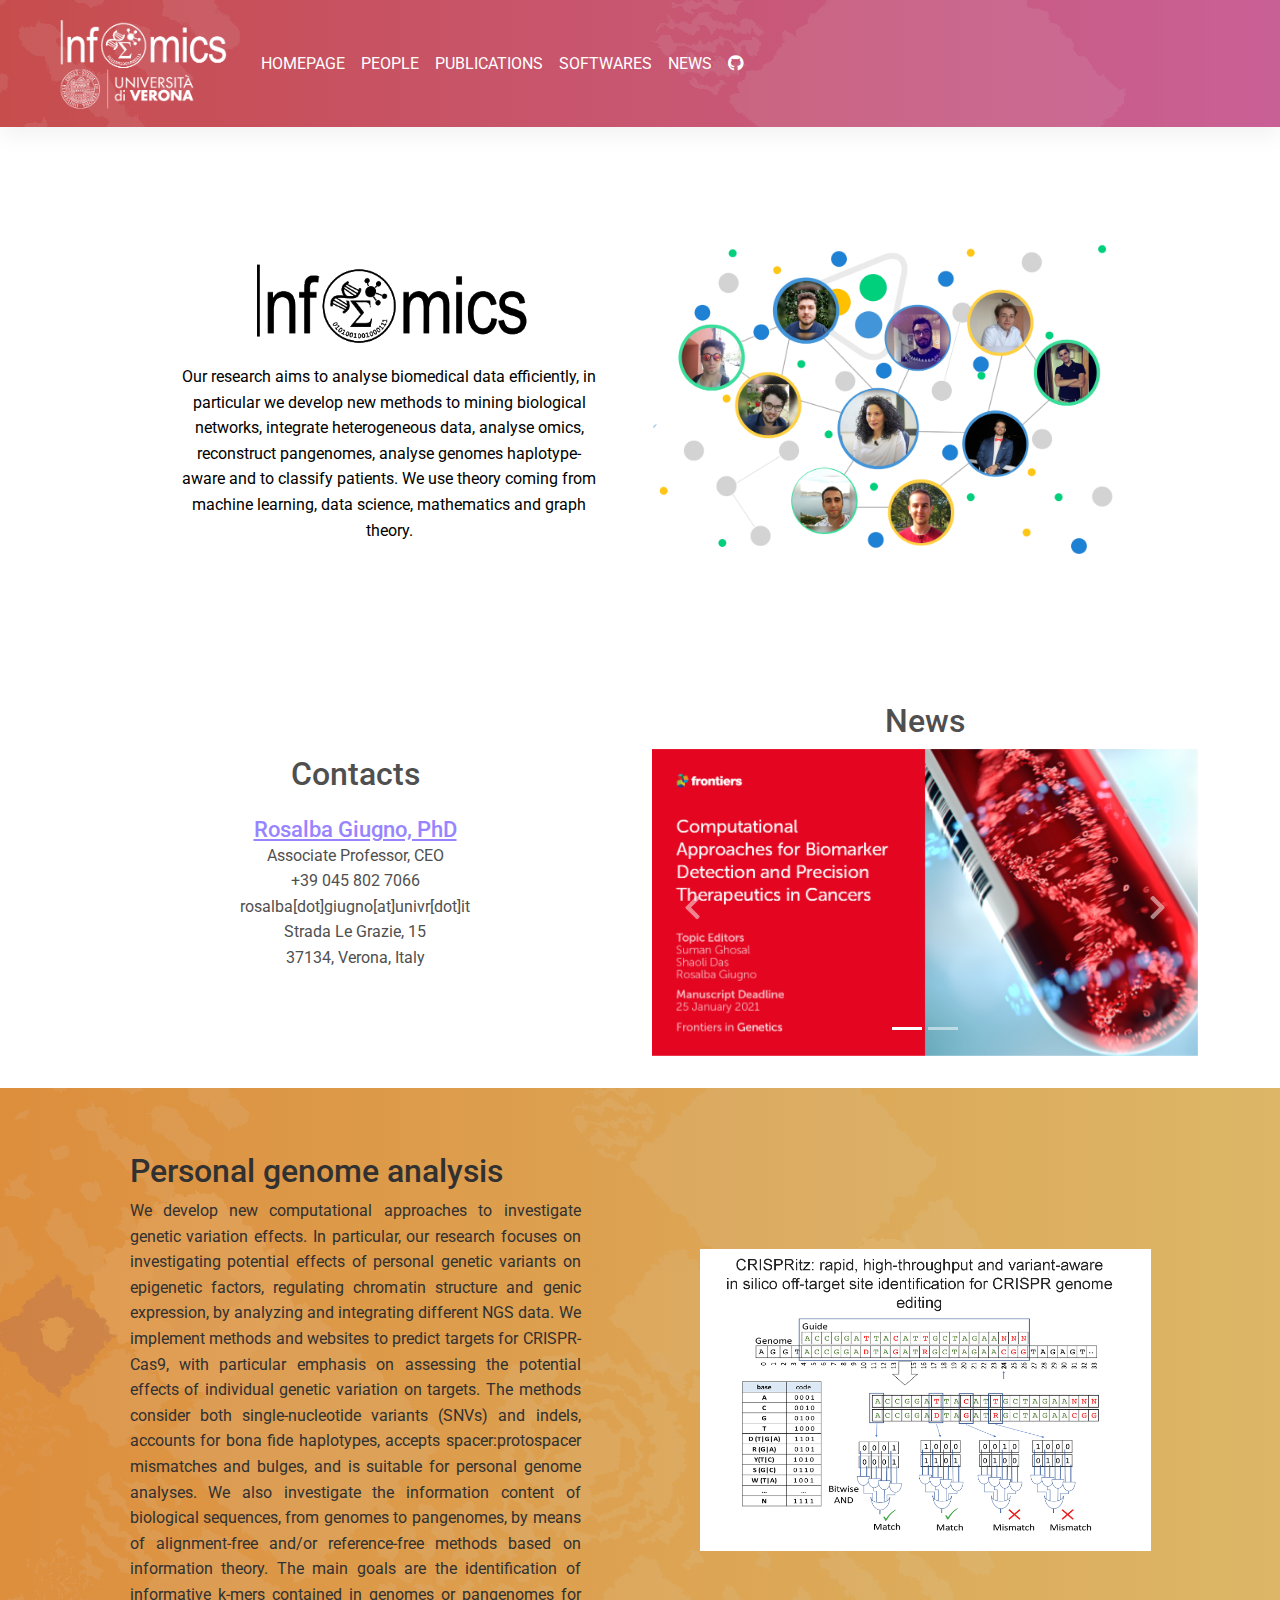
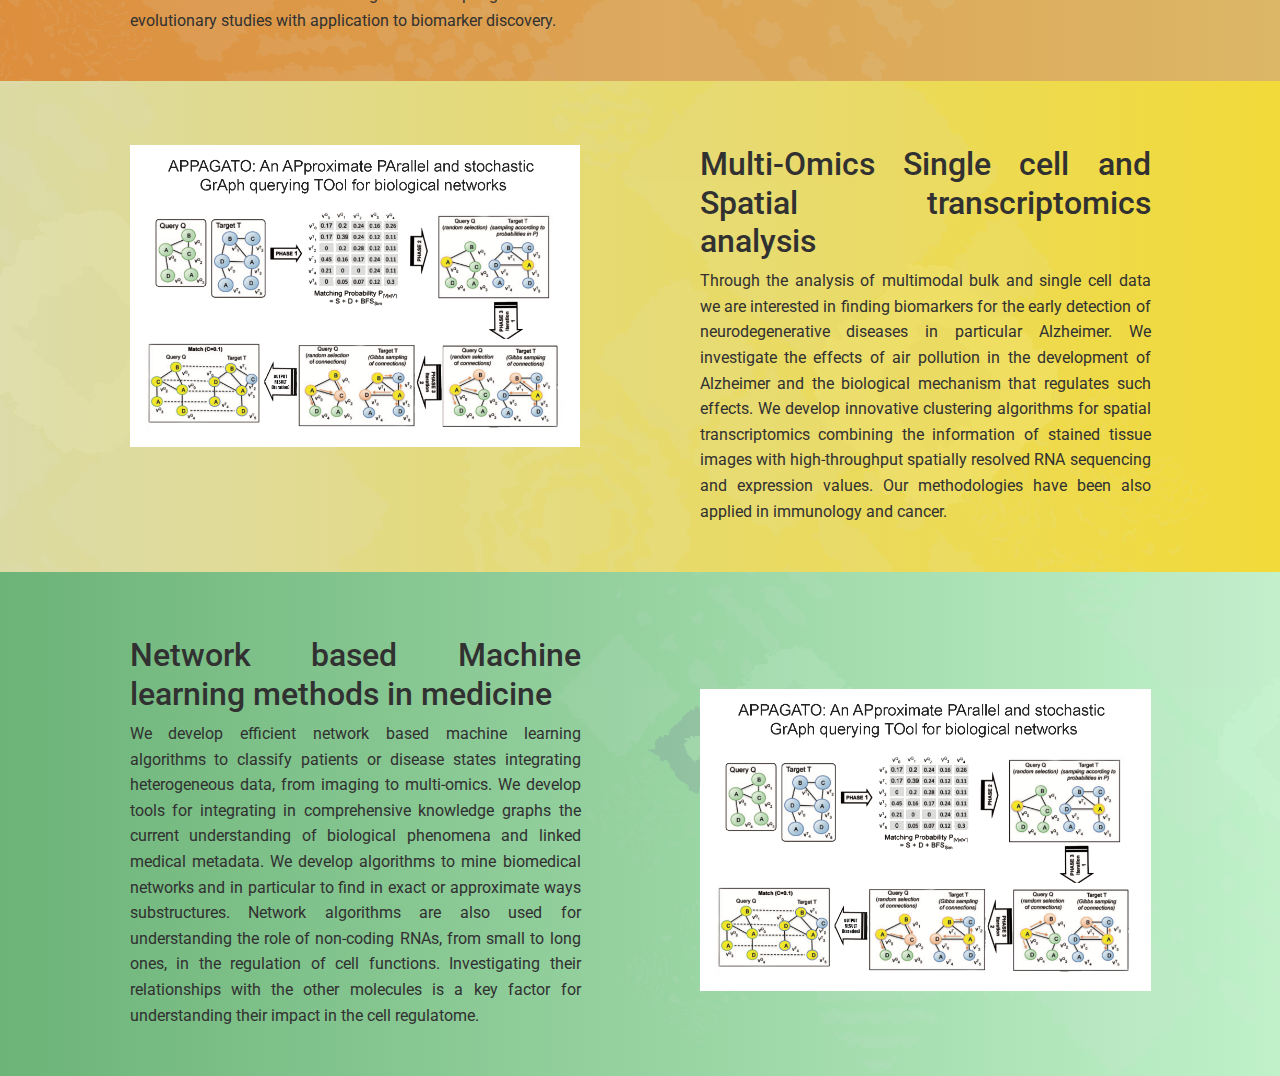
==== index.html @ 8457417b "home update" ====
<!DOCTYPE html>
<html lang="en">
  <head>
    <meta charset="UTF-8" />
    <meta name="viewport" content="width=device-width, initial-scale=1, shrink-to-fit=no" />
    <meta http-equiv="x-ua-compatible" content="ie=edge" />
    <title>InfOmics</title>
    <!-- MDB icon -->
    <link rel="icon" href="./img/homepage/logo.ico">
    <!-- Font Awesome -->
    <link rel="stylesheet" href="https://use.fontawesome.com/releases/v5.11.2/css/all.css" />
    <!-- Google Fonts Roboto -->
    <link
      rel="stylesheet"
      href="https://fonts.googleapis.com/css2?family=Roboto:wght@300;400;500;700&display=swap"
    />
    <!-- MDB -->
    <link rel="stylesheet" href="css/mdb.min.css" />
    <link rel="stylesheet" href="css/custom.css" />
  </head>
  <body>
    <div class="head-section head-section-home">
      <nav class="navbar navbar-expand-lg">
        <div class="container-fluid ">
          <a class="navbar-brand" href="https://www.univr.it/en/home">
            <img
              src="./img/homepage/Infoverona.png"
              height="100"
              alt="Lab Logo"
            />
          </a>
          <button
            class="navbar-toggler"
            type="button"
            data-mdb-toggle="collapse"
            data-mdb-target="#navbarSupportedContent"
            aria-controls="navbarSupportedContent"
            aria-expanded="false"
            aria-label="Toggle navigation"
          >
            <i class="fas fa-bars"></i>
          </button>

          <div class="collapse navbar-collapse" id="navbarSupportedContent">
            <ul class="navbar-nav me-auto mb-2 mb-lg-0">
              <li class="nav-item">
                <a class="nav-link active" aria-current="page" href="#">HOMEPAGE</a>
              </li>
              <li class="nav-item">
                <a class="nav-link" href="./pages/people.html">PEOPLE</a>
              </li>
              <li class="nav-item">
                <a class="nav-link" href="./pages/publications.html">PUBLICATIONS</a>
              </li>
              <li class="nav-item">
                <a class="nav-link" href="./pages/software.html">SOFTWARES</a>
              </li>
              <li class="nav-item">
                <a class="nav-link" href="./pages/news.html">NEWS</a>
              </li>
              <li class="nav-item github">
                <a class="nav-link" href="https://github.com/InfOmics" target="_blank">
                  <span><i class="fab fa-github"></i></span>
                </a>
              </li>
            </ul>
          </div>
        </div>
      </nav>
    </div>
      <!-- Navbar -->
    <div class="container-md presentation">
      <div class="row">
        <div class="col-12 col-lg-6 vertical_align">
          <div>
            <img class="group-logo" src="./img/homepage/infomics_main.png" alt="InfOmics Logo">
            <div class="presentation-text presentation-text-home">
              <p>Our research aims to analyse biomedical data efficiently, in 
                particular we develop new methods to mining biological networks, 
                integrate heterogeneous data, analyse omics, reconstruct pangenomes, 
                analyse genomes haplotype-aware and to classify patients. We use 
                theory coming from machine learning, data science, mathematics and 
                graph theory. </p>
            </div>
          </div>
        </div>
        <div class="col-12 col-lg-6">
          <img class="people-photo" src="./img/homepage/people.png" alt="Group photo">
        </div>
      </div>
    </div>
    <div class="container-md container-md-home">
      <div class="row">
        <div class="col-12 col-lg-6 vertical_align">
          <div class="container-contact">
                <h2>Contacts</h2>
                <h3>
                  <a href="https://www.di.univr.it/?ent=persona&amp;id=35790&amp;lang=en" target="_blank">
                    Rosalba Giugno, PhD
                  </a>
                </h3>
                <p>Associate Professor, CEO</p>
                <p>+39 045 802 7066</p>
                <p>rosalba[dot]giugno[at]univr[dot]it</p>
                <p>Strada Le Grazie, 15</p>
                <p>37134, Verona, Italy</p>
      
          </div>
        </div>
        
        <div class="col-12 col-lg-6">
          <h2>News</h2>
          <!-- Carousel wrapper -->
          <div
          id="carouselBasicExample"
          class="carousel slide carousel-fade"
          data-mdb-ride="carousel"
          >
          <!-- Indicators -->
          <ol class="carousel-indicators">
            <li data-mdb-target="#carouselBasicExample" data-mdb-slide-to="0" class="active"></li>
            <li data-mdb-target="#carouselBasicExample" data-mdb-slide-to="1"></li>
          </ol>

          <!-- Inner -->
          <div class="carousel-inner">
            <!-- Single item -->
            <div class="carousel-item active">
              <a href="./pages/news.html">
                <img
                  src="./img/news/biomarker_det.png"
                  class="d-block w-100"
                  alt="Manuscript image"
                />
              </a>
            </div>

            <!-- Single item -->
            <div class="carousel-item">
              <a href="./pages/news.html">
                <img
                  src="./img/news/biomarker_det_bis.png"
                  class="d-block w-100"
                  alt="Manuscript image"
                />
              </a>
            </div>

            <!-- Single item -->
          </div>
          <!-- Inner -->

          <!-- Controls -->
          <a
            class="carousel-control-prev"
            href="#carouselBasicExample"
            role="button"
            data-mdb-slide="prev"
          >
            <span class="carousel-control-prev-icon" aria-hidden="true"></span>
            <span class="visually-hidden">Previous</span>
          </a>
          <a
            class="carousel-control-next"
            href="#carouselBasicExample"
            role="button"
            data-mdb-slide="next"
          >
            <span class="carousel-control-next-icon" aria-hidden="true"></span>
            <span class="visually-hidden">Next</span>
          </a>
          </div>
          <!-- Carousel wrapper -->
        </div>
      </div> 
    </div>
    <div class="research-topic-one">
      <div class="container-md">
        <div class="row">
          <div class="col-12 col-lg-5">
            <h2>Personal genome analysis</h2>
            <p>We develop new computational approaches to investigate genetic variation 
              effects. In particular, our research focuses on investigating potential 
              effects of personal genetic variants on epigenetic factors, regulating 
              chromatin structure and genic expression, by analyzing and integrating 
              different NGS data. We implement methods and websites to predict targets 
              for CRISPR-Cas9, with particular emphasis on assessing the potential 
              effects of individual genetic variation on targets.  The methods consider 
              both single-nucleotide variants (SNVs) and indels, accounts for bona fide 
              haplotypes, accepts spacer:protospacer mismatches and bulges, and is 
              suitable for personal genome analyses. We also investigate the information 
              content of biological sequences, from genomes to pangenomes, by means of 
              alignment-free and/or reference-free methods based on information theory. 
              The main goals are the identification of informative k-mers contained in 
              genomes or pangenomes for evolutionary studies with application to biomarker 
              discovery. 
            </p>
          </div>
          <div class="col-12 col-lg-5 vertical_align">
            <img
              src="./img/homepage/crispritz.png"
              alt="APPAGATO"
            />
          </div>
        </div>  
      </div>
    </div>
    <div class="research-topic-two">
      <div class="container-md">
        <div class="row">
          <div class="d-none d-lg-block col-lg-5 vertical_align">
            <img
              src="./img/homepage/appagato.png"
              alt="APPAGATO"
            />
          </div>
          <div class="col-12 col-lg-5">
            <h2>Multi-Omics Single cell and Spatial transcriptomics analysis</h2>
            <p>Through the analysis of multimodal bulk and single cell data we are interested 
              in finding biomarkers for the early detection of neurodegenerative diseases 
              in particular Alzheimer. We investigate the effects of air pollution in the 
              development of Alzheimer and the biological mechanism that regulates such effects. 
              We develop innovative clustering algorithms for spatial transcriptomics combining 
              the information of stained tissue images with high-throughput spatially resolved 
              RNA sequencing and expression values. Our methodologies have been also applied 
              in immunology and cancer. </p>
          </div>
          <div class="col-12 vertical_align d-lg-none">
            <img
                src="./img/homepage/appagato.png"
                alt="APPAGATO"
              />
          </div>
        </div>  
      </div>
    </div>
    <div class="research-topic-three">
      <div class="container-md">
        <div class="row">
          <div class="col-12 col-lg-5">
            <h2>Network based Machine learning methods in medicine</h2>
            <p>We develop efficient network based machine learning algorithms to 
              classify patients or disease states integrating heterogeneous data, 
              from imaging to multi-omics. We develop tools for integrating in 
              comprehensive knowledge graphs the current understanding of 
              biological phenomena and linked medical metadata. We develop 
              algorithms to mine biomedical networks and in particular to find 
              in exact or approximate ways substructures. Network algorithms are 
              also used for understanding the role of non-coding RNAs, from small 
              to long ones, in the regulation of cell functions.  Investigating 
              their relationships with the other molecules is a key factor for 
              understanding their impact in the cell regulatome. </p>
          </div>
          <div class="col-12 col-lg-5 vertical_align">
            <img
              src="./img/homepage/appagato.png"
              alt="APPAGATO"
            />
          </div>
        </div>  
      </div>
    </div>


    <script type="text/javascript" src="js/mdb.min.js"></script>
    <!-- Custom scripts -->
    <script type="text/javascript"></script>
  </body>
</html>
---- css/custom.css ----
.navbar-brand{
    margin-left: 2em;
}
.head-section-home{
    background:url("../img/hero.svg") no-repeat top 0 right -69px/126%,linear-gradient(to right,#c13939,#c34e8a)
}
.head-section-people{
    background:url("../img/hero.svg") no-repeat top 0 right -69px/126%,linear-gradient(to right,#9b2c01,#c09f26)
}
.head-section-software{
    background:url("../img/hero.svg") no-repeat top 0 right -69px/126%,linear-gradient(to right,#4b22a9,#707925)
}
.head-section-publications{
    background:url("../img/hero.svg") no-repeat top 0 right -69px/126%,linear-gradient(to right,#c15271,#0e635c)
}
.head-section-news{
    background:url("../img/hero.svg") no-repeat top 0 right -69px/126%,linear-gradient(to right,#1b1593,#65e5ee)
}
.research-topic-one{
    background:url("../img/hero.svg") no-repeat top 0 right 169px/98%,linear-gradient(to right,#d26b00c2,#dcb767);
    padding: 2em;
    text-align: justify;
    color: #313131;
}
.research-topic-two{
    background:url("../img/hero.svg") no-repeat top 0 right 69px/120%,linear-gradient(to right,#dcdaa3,#efd313d6);
    padding: 2em;
    text-align: justify;
    color: #313131;
}
.research-topic-three{
    background:url("../img/hero.svg") no-repeat top 0 right -169px/70%,linear-gradient(to right,#50a55ed6,#c0f1c9);
    padding: 2em;
    text-align: justify;
    color: #313131;
}


.head-section-software a:hover,.head-section-software .presentation a:hover{
    color:#bce8a6;
}
.head-section-software .presentation a{
    color: #e0a1ff;
}
.head-section-publications a:hover{
    color:#ffbbe3;
}
.head-section nav{
    background-color: #ffffff1a;
}
.head-section a{
    color: white;
}
.head-section-home a:hover{
    color: #81dfd7;
}
.head-section-people a:hover{
    color: #dbe364;
}

.head-section button{
    color:white
}
.container-md-home{
    text-align: center;
    margin-bottom: 2em;
}
.container-md-home .col-12{
    margin-top: 2em;
}

.vertical_align{
    display: flex;
    justify-content: center;
    align-items: center;
    text-align: center;
}

.presentation-text{
    text-align: center;
    padding-left: 2em;
    padding-right: 2em;
    max-width: 32em;
    margin:auto;
    color: white;
}
.presentation-text-home{
    color: black;
}
.group-logo{
    width: 70%;
    max-width: 20em;
    display:block;
    margin: auto;
}
.people-photo{
    width: 100%;
}
.presentation p{
    display: inline;
}
.presentation a{
    text-decoration: underline;
    color: #f596b8;
}
.row{
    margin-top: 2em;
    justify-content: space-around;
}
.accordion h2, .accordion .accordion-collapse{
    border: white;
}
.container-people a{
    color: #c76704;
    font-size: 1em;
    padding: 0;
    text-decoration: underline;
}
.container-people h2, .container-people h3{
    font-size: 2em;
    color: #c76704;
}
.container-people h3{
    margin-bottom: 1em;
    margin-top: 1em;
}
.other-members{
    text-align: center;
}
.other-members{
    align-items: center;
}
.other-members p{
    display: inline;
    
}
.card .accordion-button{
    display: block;
}
.accordion-button h2{
    font-size: 1.2em;
}
.container-people .card-text{
    font-weight: bold;
    font-size: 1.2em;
}
#map{
    margin-top: 3em;
}
.container-contact{
    margin-bottom: 2em;
}
.container-contact p{
    margin:0;
}
.container-contact h3{
    font-size: 1.4em;
    margin:0;
    margin-top: 1em;
}
.container-contact a{
    color: #9884ff;
    text-decoration:underline
}
.publications-container{
    margin-top: 4em;
}
.publications-container .card, .container-people .card, .container-software .card{
    margin-bottom: 2em;
}
.container-people .card{
    font-size: 0.8em;
}
.container-news img{
    width: 100%;
    margin-top:2em;
}
.container-news h2{
    color:#1f1e97
}
.video{
    margin-top: 2em;
}
.research-topic-three img, .research-topic-one img,.research-topic-two img{
    max-width: 100%;
}
.presentation{
    text-align: center;
    padding: 5em;
    margin:auto
}
.presentation h1, .presentation h2{
    color: white;
}
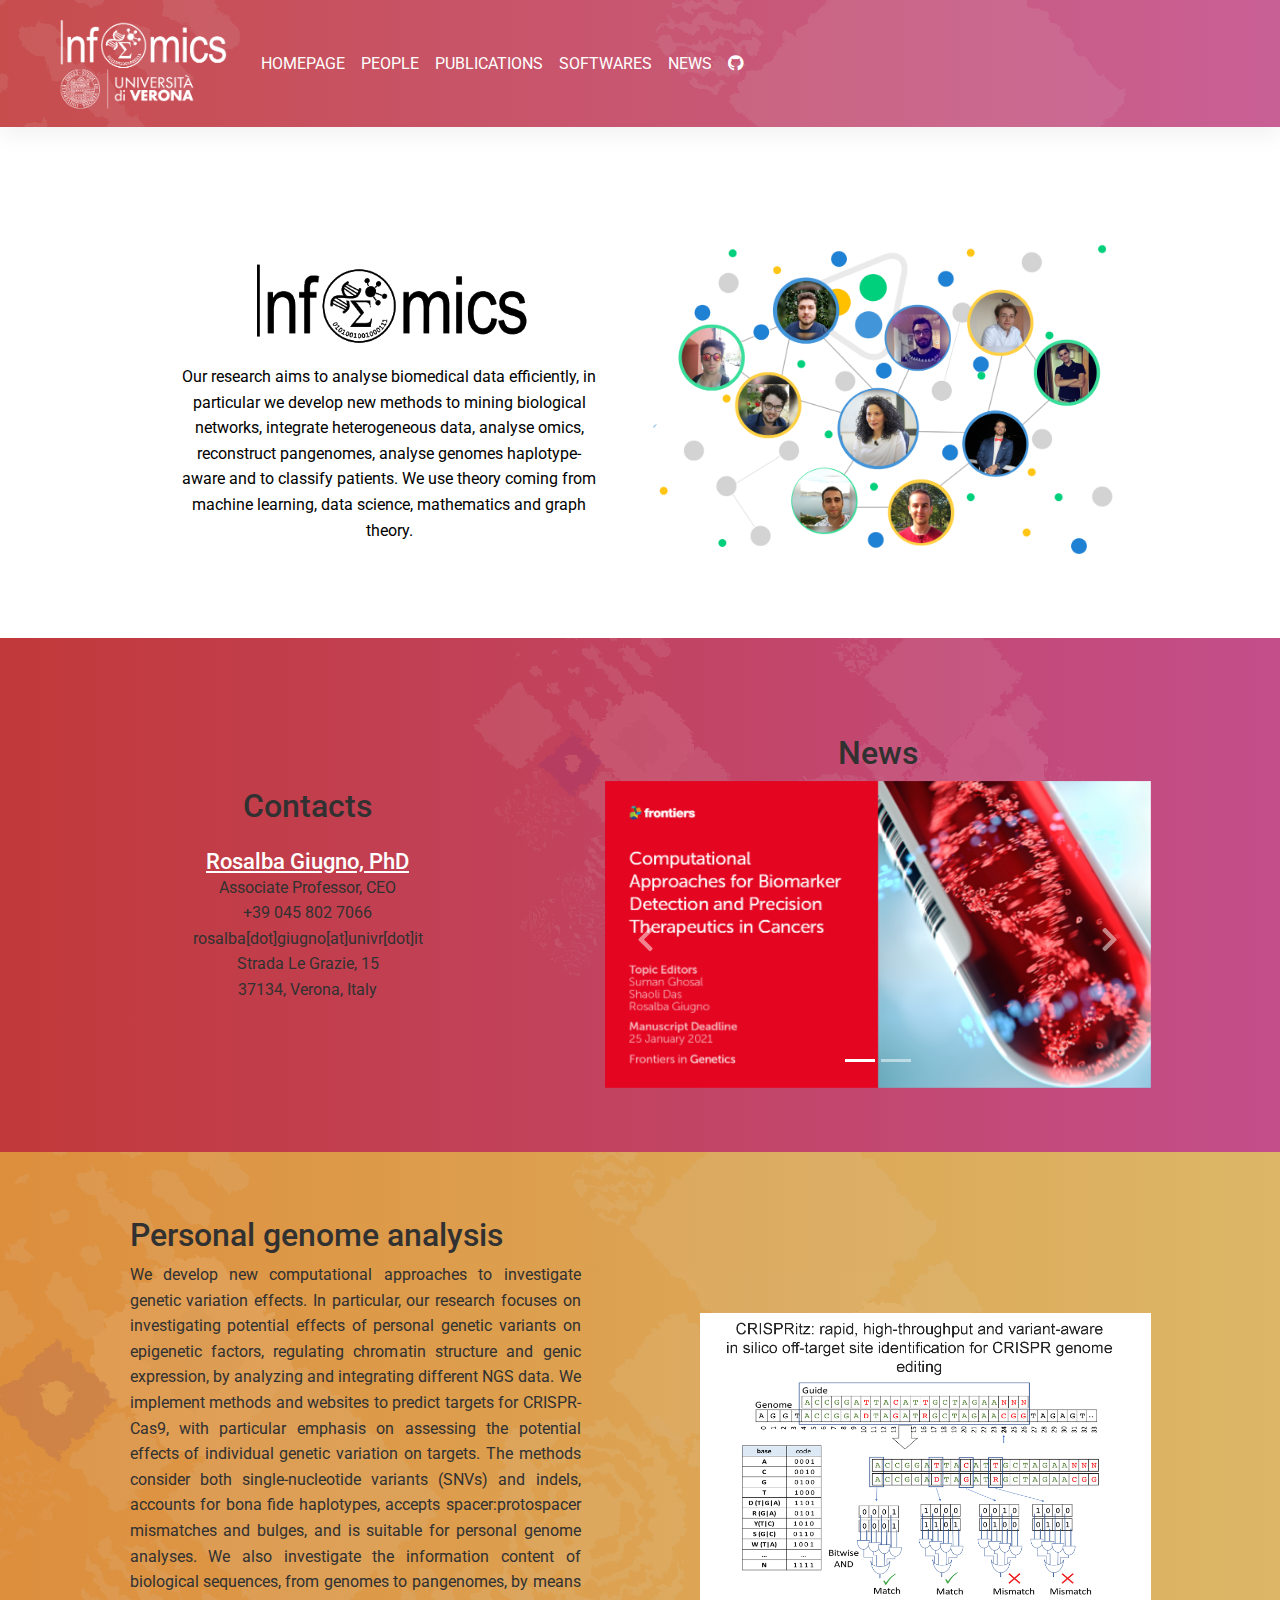
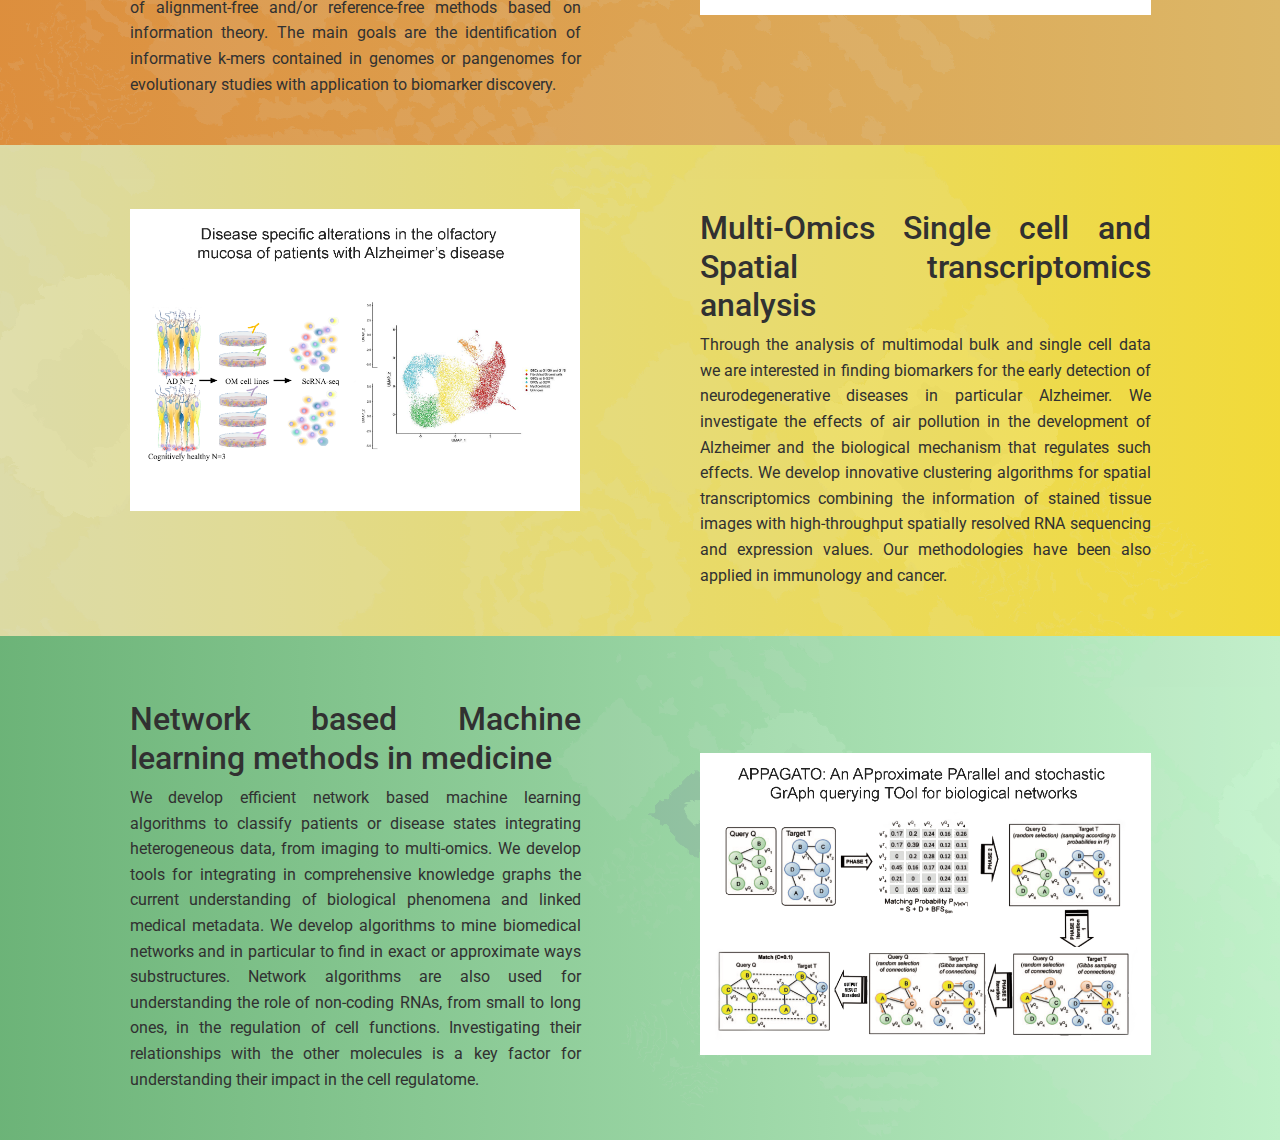
==== commit 8cf539bd: "home update" ====
--- a/index.html
+++ b/index.html
@@ -89,90 +89,92 @@
         </div>
       </div>
     </div>
-    <div class="container-md container-md-home">
-      <div class="row">
-        <div class="col-12 col-lg-6 vertical_align">
-          <div class="container-contact">
-                <h2>Contacts</h2>
-                <h3>
-                  <a href="https://www.di.univr.it/?ent=persona&amp;id=35790&amp;lang=en" target="_blank">
-                    Rosalba Giugno, PhD
-                  </a>
-                </h3>
-                <p>Associate Professor, CEO</p>
-                <p>+39 045 802 7066</p>
-                <p>rosalba[dot]giugno[at]univr[dot]it</p>
-                <p>Strada Le Grazie, 15</p>
-                <p>37134, Verona, Italy</p>
-      
-          </div>
-        </div>
+    <div class="contact-and-info">
+      <div class="container-md container-md-home">
+        <div class="row">
+          <div class="col-12 col-lg-4 vertical_align">
+            <div class="container-contact">
+                  <h2>Contacts</h2>
+                  <h3>
+                    <a href="https://www.di.univr.it/?ent=persona&amp;id=35790&amp;lang=en" target="_blank">
+                      Rosalba Giugno, PhD
+                    </a>
+                  </h3>
+                  <p>Associate Professor, CEO</p>
+                  <p>+39 045 802 7066</p>
+                  <p>rosalba[dot]giugno[at]univr[dot]it</p>
+                  <p>Strada Le Grazie, 15</p>
+                  <p>37134, Verona, Italy</p>
         
-        <div class="col-12 col-lg-6">
-          <h2>News</h2>
-          <!-- Carousel wrapper -->
-          <div
-          id="carouselBasicExample"
-          class="carousel slide carousel-fade"
-          data-mdb-ride="carousel"
-          >
-          <!-- Indicators -->
-          <ol class="carousel-indicators">
-            <li data-mdb-target="#carouselBasicExample" data-mdb-slide-to="0" class="active"></li>
-            <li data-mdb-target="#carouselBasicExample" data-mdb-slide-to="1"></li>
-          </ol>
-
-          <!-- Inner -->
-          <div class="carousel-inner">
-            <!-- Single item -->
-            <div class="carousel-item active">
-              <a href="./pages/news.html">
-                <img
-                  src="./img/news/biomarker_det.png"
-                  class="d-block w-100"
-                  alt="Manuscript image"
-                />
-              </a>
-            </div>
-
-            <!-- Single item -->
-            <div class="carousel-item">
-              <a href="./pages/news.html">
-                <img
-                  src="./img/news/biomarker_det_bis.png"
-                  class="d-block w-100"
-                  alt="Manuscript image"
-                />
-              </a>
-            </div>
-
-            <!-- Single item -->
-          </div>
-          <!-- Inner -->
-
-          <!-- Controls -->
-          <a
-            class="carousel-control-prev"
-            href="#carouselBasicExample"
-            role="button"
-            data-mdb-slide="prev"
-          >
-            <span class="carousel-control-prev-icon" aria-hidden="true"></span>
-            <span class="visually-hidden">Previous</span>
-          </a>
-          <a
-            class="carousel-control-next"
-            href="#carouselBasicExample"
-            role="button"
-            data-mdb-slide="next"
-          >
-            <span class="carousel-control-next-icon" aria-hidden="true"></span>
-            <span class="visually-hidden">Next</span>
-          </a>
-          </div>
-          <!-- Carousel wrapper -->
-        </div>
-      </div> 
+            </div>
+          </div>
+          
+          <div class="col-12 col-lg-6">
+            <h2>News</h2>
+            <!-- Carousel wrapper -->
+            <div
+            id="carouselBasicExample"
+            class="carousel slide carousel-fade"
+            data-mdb-ride="carousel"
+            >
+            <!-- Indicators -->
+            <ol class="carousel-indicators">
+              <li data-mdb-target="#carouselBasicExample" data-mdb-slide-to="0" class="active"></li>
+              <li data-mdb-target="#carouselBasicExample" data-mdb-slide-to="1"></li>
+            </ol>
+
+            <!-- Inner -->
+            <div class="carousel-inner">
+              <!-- Single item -->
+              <div class="carousel-item active">
+                <a href="./pages/news.html">
+                  <img
+                    src="./img/news/biomarker_det.png"
+                    class="d-block w-100"
+                    alt="Manuscript image"
+                  />
+                </a>
+              </div>
+
+              <!-- Single item -->
+              <div class="carousel-item">
+                <a href="./pages/news.html">
+                  <img
+                    src="./img/news/biomarker_det_bis.png"
+                    class="d-block w-100"
+                    alt="Manuscript image"
+                  />
+                </a>
+              </div>
+
+              <!-- Single item -->
+            </div>
+            <!-- Inner -->
+
+            <!-- Controls -->
+            <a
+              class="carousel-control-prev"
+              href="#carouselBasicExample"
+              role="button"
+              data-mdb-slide="prev"
+            >
+              <span class="carousel-control-prev-icon" aria-hidden="true"></span>
+              <span class="visually-hidden">Previous</span>
+            </a>
+            <a
+              class="carousel-control-next"
+              href="#carouselBasicExample"
+              role="button"
+              data-mdb-slide="next"
+            >
+              <span class="carousel-control-next-icon" aria-hidden="true"></span>
+              <span class="visually-hidden">Next</span>
+            </a>
+            </div>
+            <!-- Carousel wrapper -->
+          </div>
+        </div> 
+      </div>
     </div>
     <div class="research-topic-one">
       <div class="container-md">
@@ -199,7 +201,7 @@
           <div class="col-12 col-lg-5 vertical_align">
             <img
               src="./img/homepage/crispritz.png"
-              alt="APPAGATO"
+              alt="crispritz"
             />
           </div>
         </div>  
@@ -210,8 +212,8 @@
         <div class="row">
           <div class="d-none d-lg-block col-lg-5 vertical_align">
             <img
-              src="./img/homepage/appagato.png"
-              alt="APPAGATO"
+              src="./img/homepage/ad.png"
+              alt="Olfactory mucosa AD"
             />
           </div>
           <div class="col-12 col-lg-5">
@@ -227,8 +229,8 @@
           </div>
           <div class="col-12 vertical_align d-lg-none">
             <img
-                src="./img/homepage/appagato.png"
-                alt="APPAGATO"
+                src="./img/homepage/ad.png"
+                alt="Olfactory mucosa AD"
               />
           </div>
         </div>  
--- a/css/custom.css
+++ b/css/custom.css
@@ -22,6 +22,10 @@
     text-align: justify;
     color: #313131;
 }
+.contact-and-info{
+    background:url("../img/hero.svg") no-repeat top 0 right 169px/50%,linear-gradient(to right,#c13939,#c34e8a);
+    padding: 2em;
+}
 .research-topic-two{
     background:url("../img/hero.svg") no-repeat top 0 right 69px/120%,linear-gradient(to right,#dcdaa3,#efd313d6);
     padding: 2em;
@@ -63,10 +67,13 @@
 }
 .container-md-home{
     text-align: center;
-    margin-bottom: 2em;
+    color: #313131;
 }
 .container-md-home .col-12{
     margin-top: 2em;
+}
+.container-md-home .row{
+    padding-bottom: 2em;
 }
 
 .vertical_align{
@@ -159,7 +166,7 @@
     margin-top: 1em;
 }
 .container-contact a{
-    color: #9884ff;
+    color: #ffffff;
     text-decoration:underline
 }
 .publications-container{
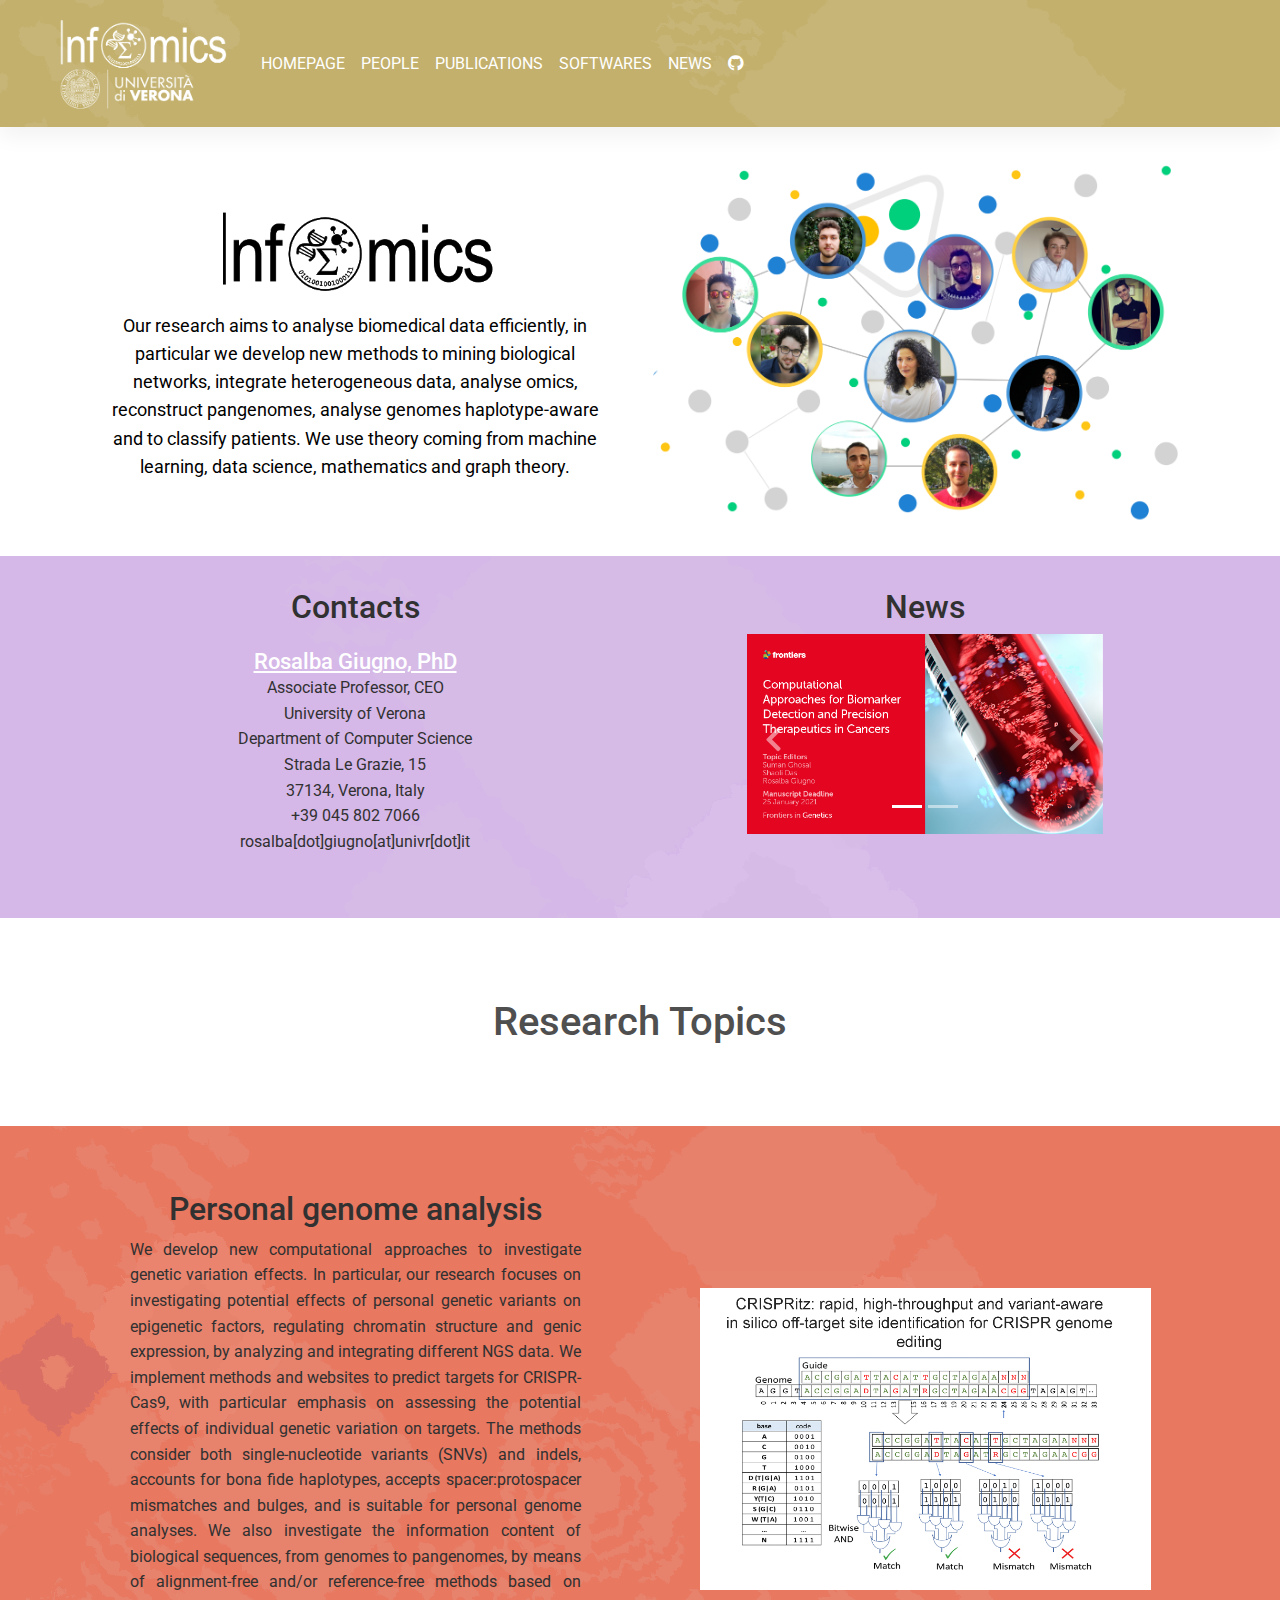
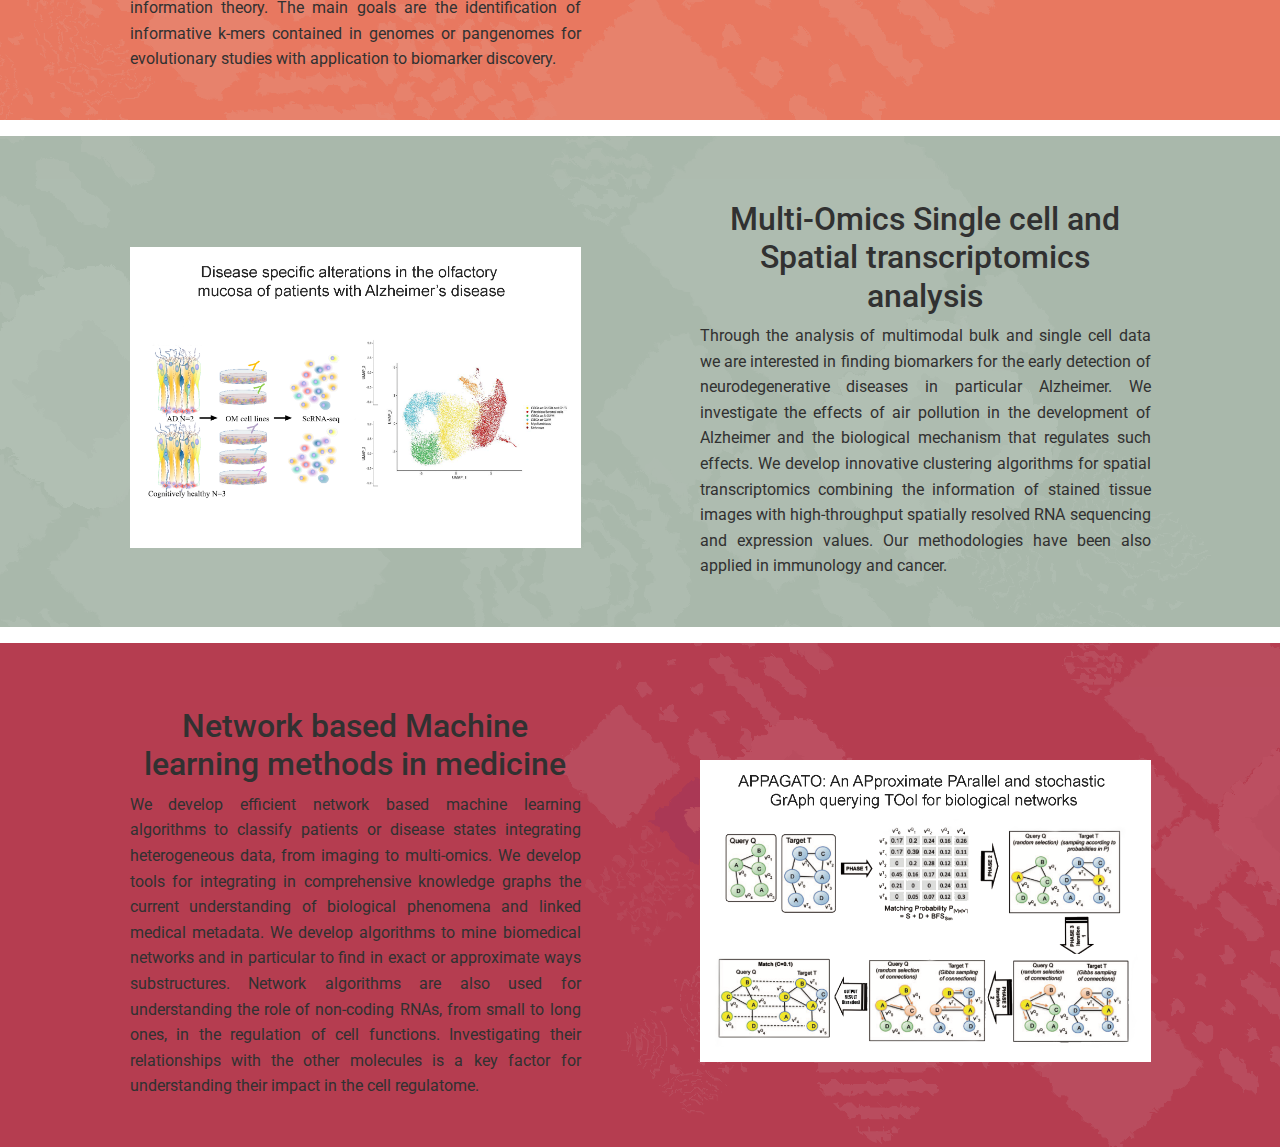
==== commit 54d0470a: "home update" ====
--- a/index.html
+++ b/index.html
@@ -18,7 +18,7 @@
     <link rel="stylesheet" href="css/mdb.min.css" />
     <link rel="stylesheet" href="css/custom.css" />
   </head>
-  <body>
+  <body class="index">
     <div class="head-section head-section-home">
       <nav class="navbar navbar-expand-lg">
         <div class="container-fluid ">
@@ -101,15 +101,16 @@
                     </a>
                   </h3>
                   <p>Associate Professor, CEO</p>
-                  <p>+39 045 802 7066</p>
-                  <p>rosalba[dot]giugno[at]univr[dot]it</p>
+                  <p>University of Verona</p> 
+                  <p>Department of Computer Science</p>
                   <p>Strada Le Grazie, 15</p>
                   <p>37134, Verona, Italy</p>
-        
+                  <p>+39 045 802 7066</p>
+                  <p>rosalba[dot]giugno[at]univr[dot]it</p>        
             </div>
           </div>
           
-          <div class="col-12 col-lg-6">
+          <div class="col-12 col-lg-4">
             <h2>News</h2>
             <!-- Carousel wrapper -->
             <div
@@ -176,6 +177,7 @@
         </div> 
       </div>
     </div>
+    <h1>Research Topics</h1>
     <div class="research-topic-one">
       <div class="container-md">
         <div class="row">
@@ -210,7 +212,7 @@
     <div class="research-topic-two">
       <div class="container-md">
         <div class="row">
-          <div class="d-none d-lg-block col-lg-5 vertical_align">
+          <div class="d-none d-lg-block col-lg-5 vertical_align_important">
             <img
               src="./img/homepage/ad.png"
               alt="Olfactory mucosa AD"
--- a/css/custom.css
+++ b/css/custom.css
@@ -1,8 +1,11 @@
 .navbar-brand{
     margin-left: 2em;
 }
+#navbarSupportedContent ul{
+    align-items: center;
+}
 .head-section-home{
-    background:url("../img/hero.svg") no-repeat top 0 right -69px/126%,linear-gradient(to right,#c13939,#c34e8a)
+    background:url("../img/hero.svg") no-repeat top 0 right -69px/126%,linear-gradient(to right,#bda85c,#bda85c)
 }
 .head-section-people{
     background:url("../img/hero.svg") no-repeat top 0 right -69px/126%,linear-gradient(to right,#9b2c01,#c09f26)
@@ -17,29 +20,31 @@
     background:url("../img/hero.svg") no-repeat top 0 right -69px/126%,linear-gradient(to right,#1b1593,#65e5ee)
 }
 .research-topic-one{
-    background:url("../img/hero.svg") no-repeat top 0 right 169px/98%,linear-gradient(to right,#d26b00c2,#dcb767);
-    padding: 2em;
+    background:url("../img/hero.svg") no-repeat top 0 right 169px/98%,linear-gradient(to right,#e87860,#e87860);
+    padding-top: 2em;
+    padding-bottom: 2em;
     text-align: justify;
     color: #313131;
+    margin-bottom: 1em;
 }
 .contact-and-info{
-    background:url("../img/hero.svg") no-repeat top 0 right 169px/50%,linear-gradient(to right,#c13939,#c34e8a);
-    padding: 2em;
+    background:url("../img/hero.svg") no-repeat top 0 right 169px/150%,linear-gradient(to right,#d5b7e8,#d5b7e8);
 }
 .research-topic-two{
-    background:url("../img/hero.svg") no-repeat top 0 right 69px/120%,linear-gradient(to right,#dcdaa3,#efd313d6);
-    padding: 2em;
+    background:url("../img/hero.svg") no-repeat top 0 right 69px/120%,linear-gradient(to right,#a9b8ab,#a9b8ab);
+    padding-top: 2em;
+    padding-bottom: 2em;
     text-align: justify;
     color: #313131;
+    margin-bottom: 1em;
 }
 .research-topic-three{
-    background:url("../img/hero.svg") no-repeat top 0 right -169px/70%,linear-gradient(to right,#50a55ed6,#c0f1c9);
-    padding: 2em;
+    background:url("../img/hero.svg") no-repeat top 0 right -169px/70%,linear-gradient(to right,#b53d50,#b53d50);
+    padding-top: 2em;
+    padding-bottom: 2em;
     text-align: justify;
     color: #313131;
 }
-
-
 .head-section-software a:hover,.head-section-software .presentation a:hover{
     color:#bce8a6;
 }
@@ -82,11 +87,18 @@
     align-items: center;
     text-align: center;
 }
+@media (min-width: 991px) { 
+    .vertical_align_important{
+        display: flex!important;
+        justify-content: center;
+        align-items: center;
+        text-align: center;
+    }
+}
+
 
 .presentation-text{
     text-align: center;
-    padding-left: 2em;
-    padding-right: 2em;
     max-width: 32em;
     margin:auto;
     color: white;
@@ -105,6 +117,7 @@
 }
 .presentation p{
     display: inline;
+    font-size: 1.1em;
 }
 .presentation a{
     text-decoration: underline;
@@ -193,9 +206,19 @@
 }
 .presentation{
     text-align: center;
-    padding: 5em;
-    margin:auto
+}
+.presentation .row{
+    display: flex;
+    justify-content: center;
+    align-items: center;
 }
 .presentation h1, .presentation h2{
     color: white;
 }
+.index h1{
+    text-align: center;
+    margin: 2em;
+}
+.index h2{
+    text-align: center;
+}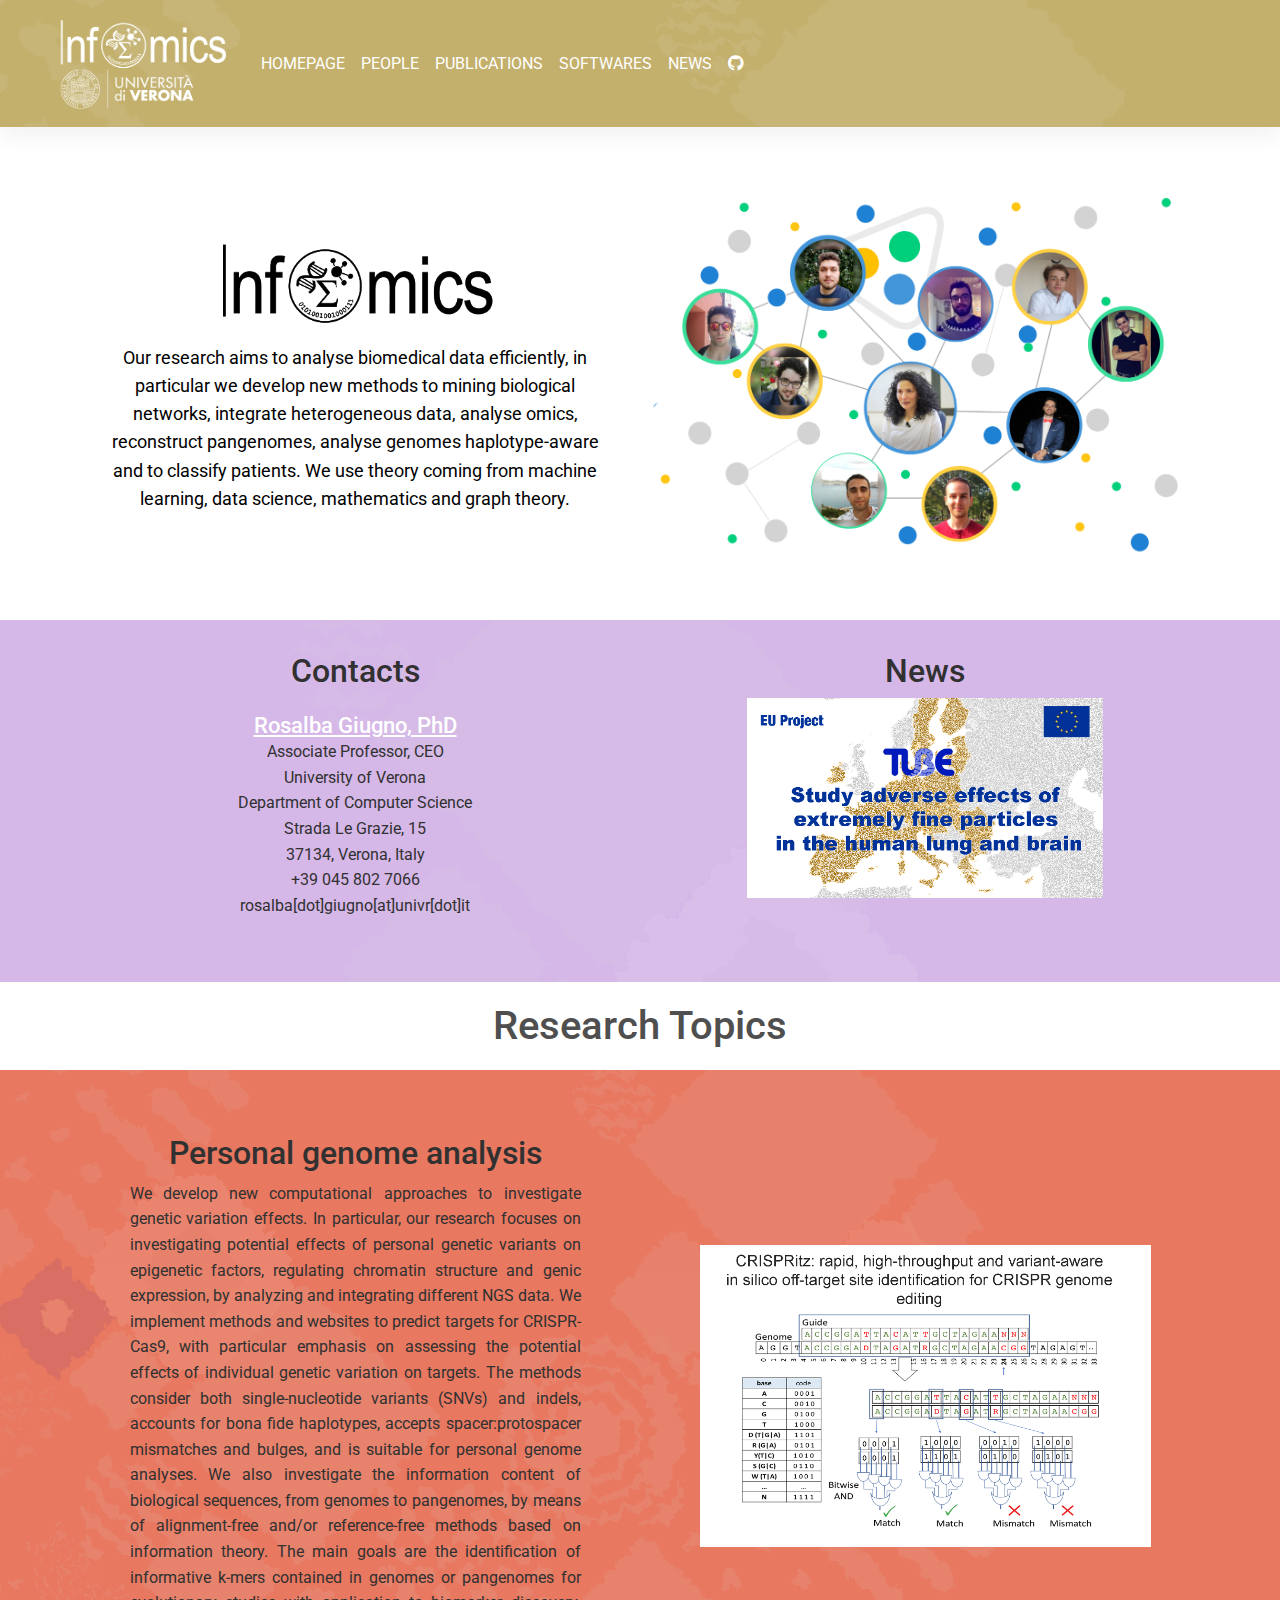
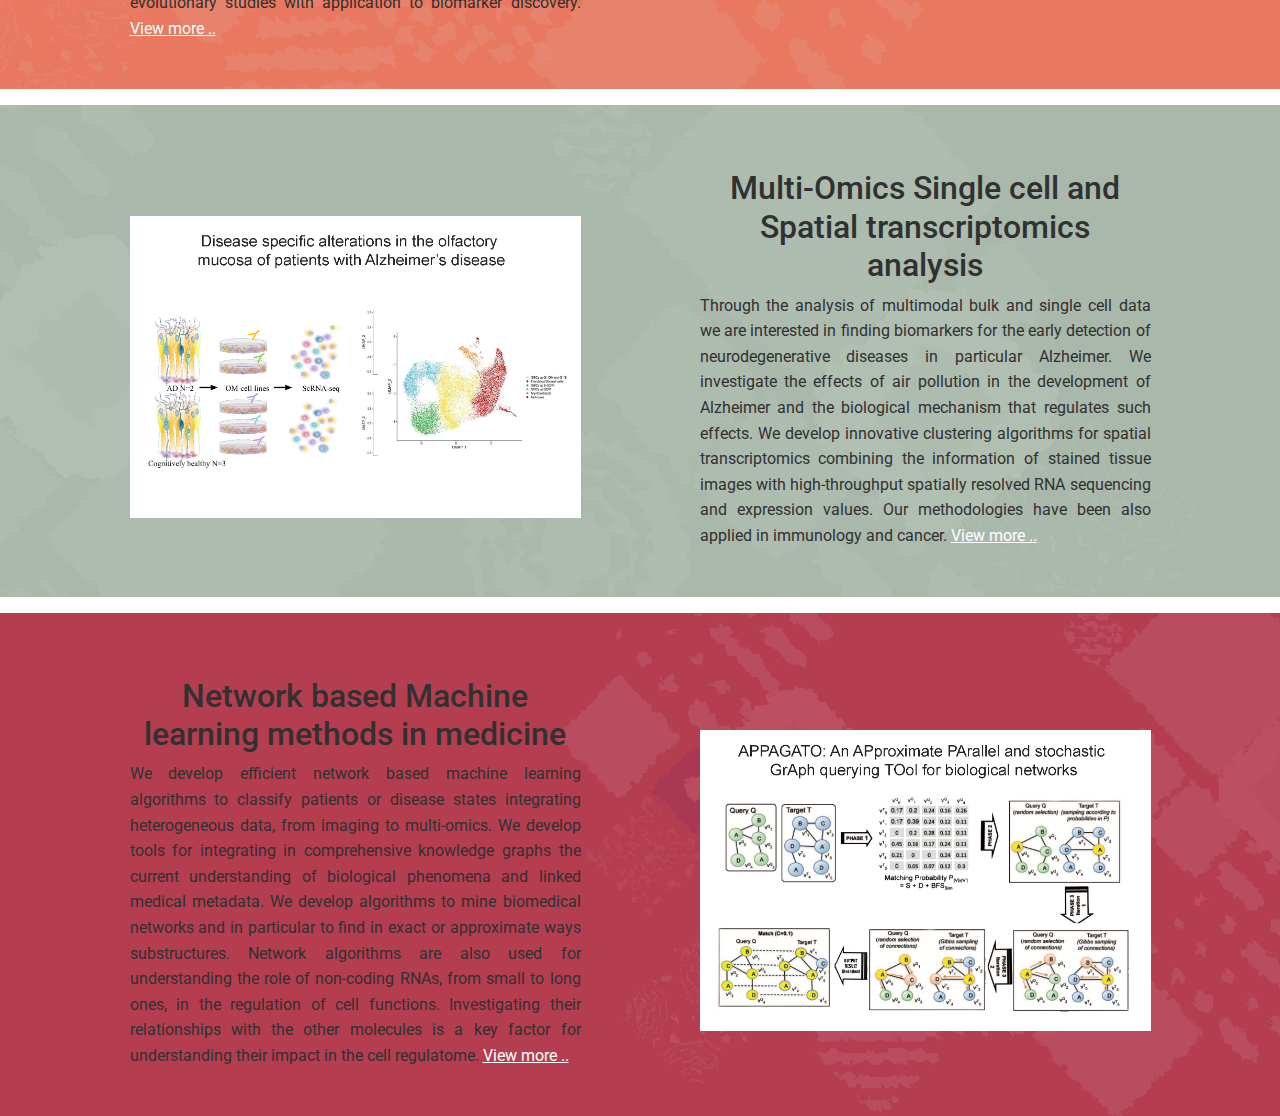
==== commit c82e6b8b: "news on homepage" ====
--- a/index.html
+++ b/index.html
@@ -122,6 +122,9 @@
             <ol class="carousel-indicators">
               <li data-mdb-target="#carouselBasicExample" data-mdb-slide-to="0" class="active"></li>
               <li data-mdb-target="#carouselBasicExample" data-mdb-slide-to="1"></li>
+              <li data-mdb-target="#carouselBasicExample" data-mdb-slide-to="2"></li>
+              <li data-mdb-target="#carouselBasicExample" data-mdb-slide-to="3"></li>
+              <li data-mdb-target="#carouselBasicExample" data-mdb-slide-to="4"></li>
             </ol>
 
             <!-- Inner -->
@@ -130,6 +133,24 @@
               <div class="carousel-item active">
                 <a href="./pages/news.html">
                   <img
+                    src="./img/news/tube.png"
+                    class="d-block w-100"
+                    alt="Manuscript image"
+                  />
+                </a>
+              </div>
+              <div class="carousel-item">
+                <a href="./pages/news.html">
+                  <img
+                    src="./img/news/adair.png"
+                    class="d-block w-100"
+                    alt="Manuscript image"
+                  />
+                </a>
+              </div>
+              <div class="carousel-item">
+                <a href="./pages/news.html">
+                  <img
                     src="./img/news/biomarker_det.png"
                     class="d-block w-100"
                     alt="Manuscript image"
@@ -137,22 +158,27 @@
                 </a>
               </div>
 
-              <!-- Single item -->
-              <div class="carousel-item">
-                <a href="./pages/news.html">
-                  <img
-                    src="./img/news/biomarker_det_bis.png"
-                    class="d-block w-100"
-                    alt="Manuscript image"
-                  />
-                </a>
-              </div>
-
-              <!-- Single item -->
-            </div>
-            <!-- Inner -->
-
-            <!-- Controls -->
+              <div class="carousel-item">
+                <a href="./pages/news.html">
+                  <img
+                    src="./img/news/modimo.png"
+                    class="d-block w-100"
+                    alt="Manuscript image"
+                  />
+                </a>
+              </div>
+
+              <div class="carousel-item">
+                <a href="./pages/news.html">
+                  <img
+                    src="./img/news/airdegen.png"
+                    class="d-block w-100"
+                    alt="Manuscript image"
+                  />
+                </a>
+              </div>
+
+            </div>
             <a
               class="carousel-control-prev"
               href="#carouselBasicExample"
@@ -197,7 +223,7 @@
               alignment-free and/or reference-free methods based on information theory. 
               The main goals are the identification of informative k-mers contained in 
               genomes or pangenomes for evolutionary studies with application to biomarker 
-              discovery. 
+              discovery. <a href="./pages/publications.html">View more ..</a>
             </p>
           </div>
           <div class="col-12 col-lg-5 vertical_align">
@@ -227,7 +253,7 @@
               We develop innovative clustering algorithms for spatial transcriptomics combining 
               the information of stained tissue images with high-throughput spatially resolved 
               RNA sequencing and expression values. Our methodologies have been also applied 
-              in immunology and cancer. </p>
+              in immunology and cancer. <a href="./pages/publications.html">View more ..</a></p>
           </div>
           <div class="col-12 vertical_align d-lg-none">
             <img
@@ -253,7 +279,7 @@
               also used for understanding the role of non-coding RNAs, from small 
               to long ones, in the regulation of cell functions.  Investigating 
               their relationships with the other molecules is a key factor for 
-              understanding their impact in the cell regulatome. </p>
+              understanding their impact in the cell regulatome. <a href="./pages/publications.html">View more ..</a></p>
           </div>
           <div class="col-12 col-lg-5 vertical_align">
             <img
--- a/css/custom.css
+++ b/css/custom.css
@@ -206,6 +206,8 @@
 }
 .presentation{
     text-align: center;
+    padding-top: 2em;
+    padding-bottom: 2em;
 }
 .presentation .row{
     display: flex;
@@ -217,8 +219,12 @@
 }
 .index h1{
     text-align: center;
-    margin: 2em;
+    margin: 0.5em;
 }
 .index h2{
     text-align: center;
+}
+.research-topic-one a,.research-topic-two a,.research-topic-three a{
+    color: white;
+    text-decoration: underline;
 }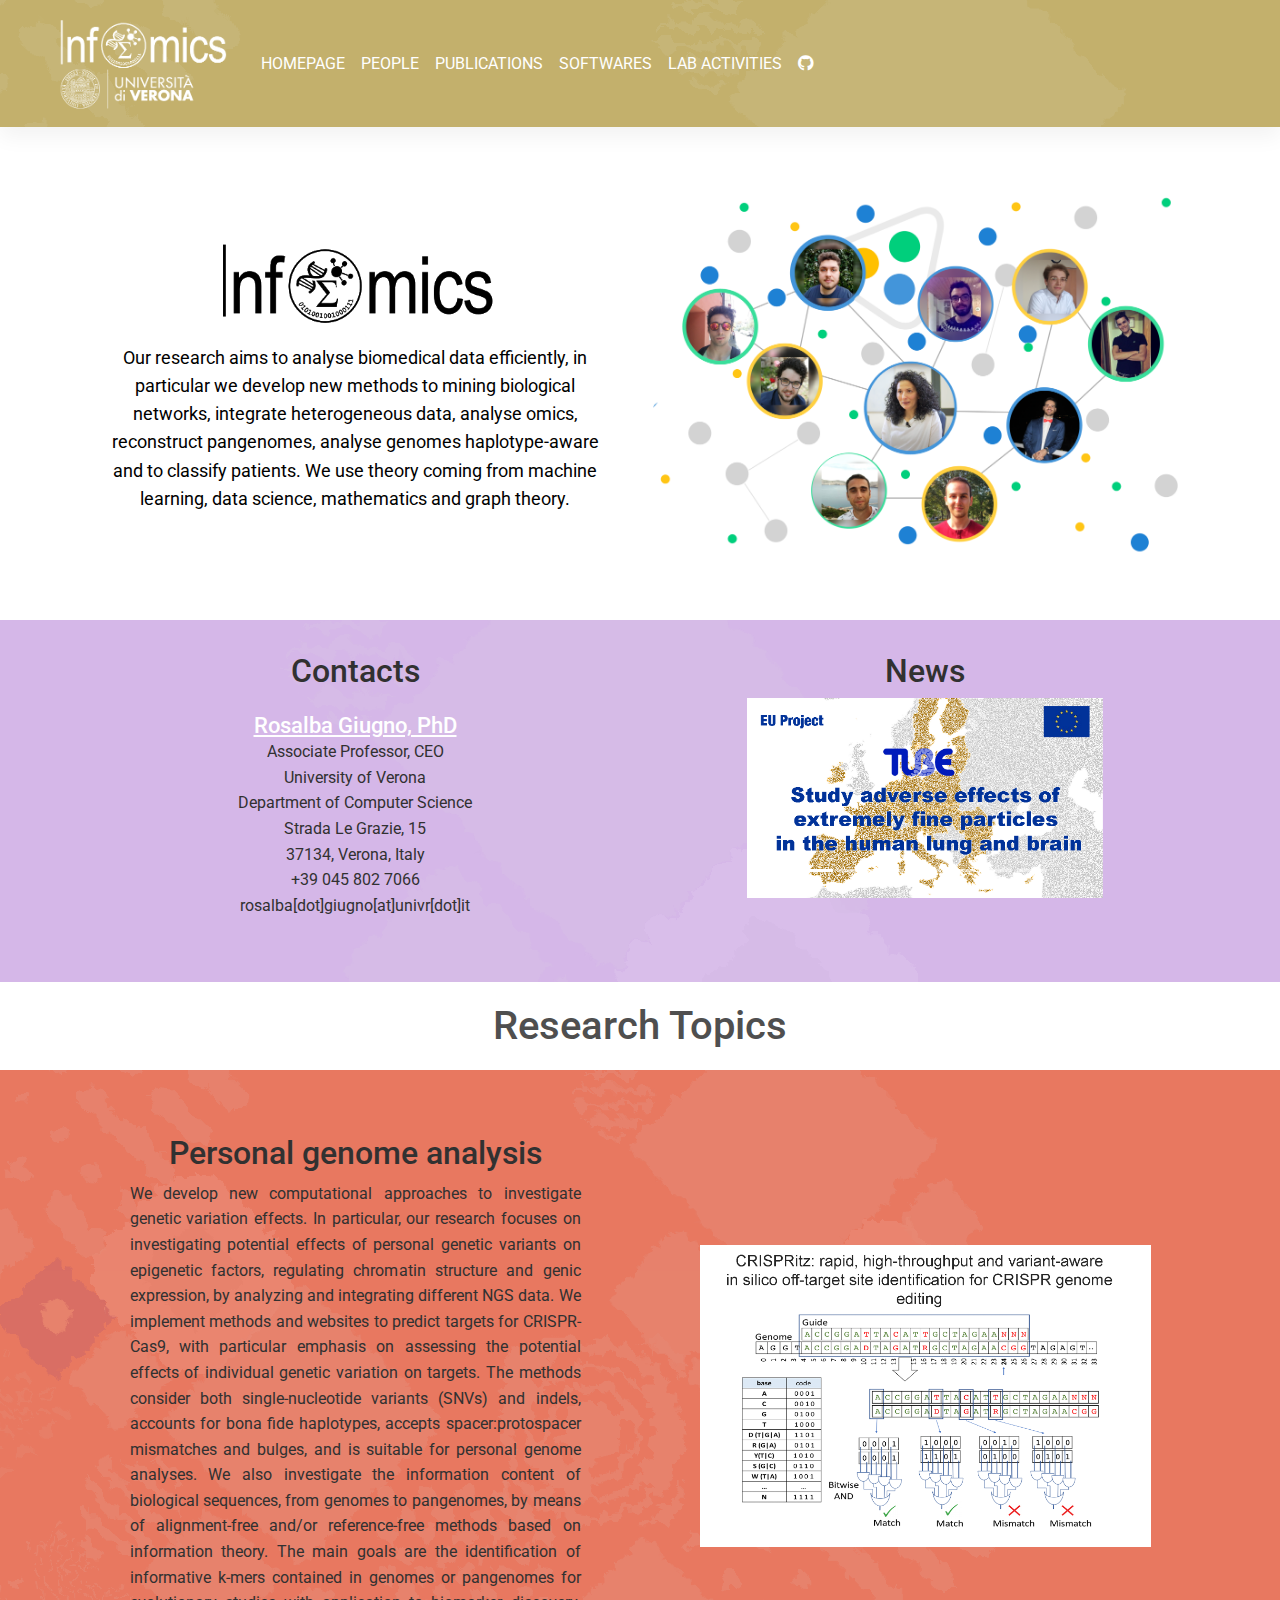
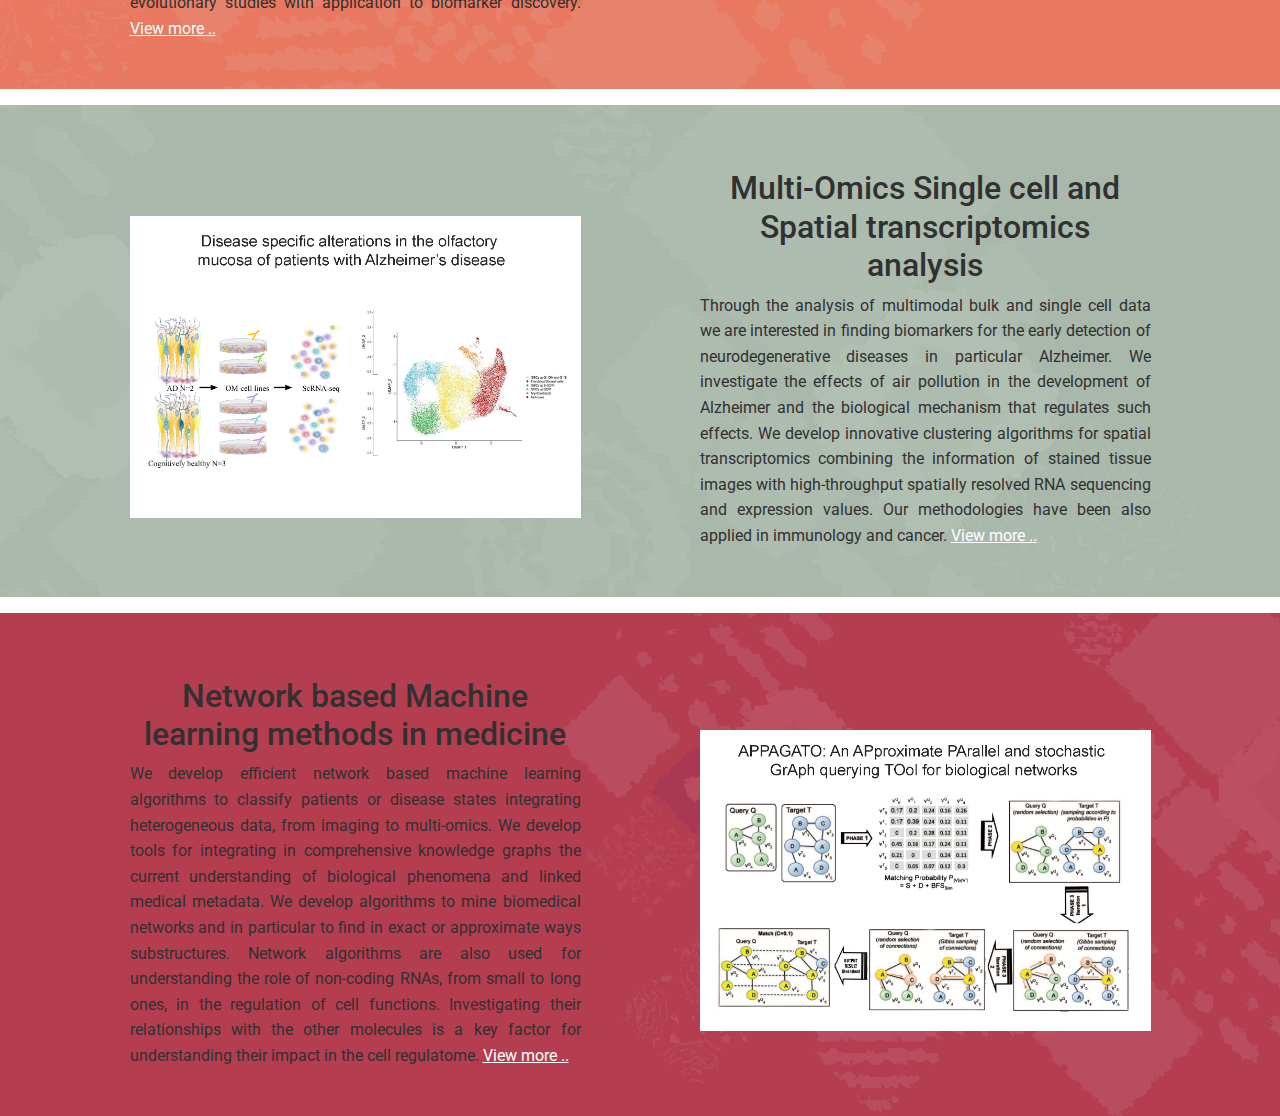
==== commit cfff2f59: "multiple pages fix" ====
--- a/index.html
+++ b/index.html
@@ -22,7 +22,7 @@
     <div class="head-section head-section-home">
       <nav class="navbar navbar-expand-lg">
         <div class="container-fluid ">
-          <a class="navbar-brand" href="https://www.univr.it/en/home">
+          <a class="navbar-brand" href="#">
             <img
               src="./img/homepage/Infoverona.png"
               height="100"
@@ -56,7 +56,7 @@
                 <a class="nav-link" href="./pages/software.html">SOFTWARES</a>
               </li>
               <li class="nav-item">
-                <a class="nav-link" href="./pages/news.html">NEWS</a>
+                <a class="nav-link" href="./pages/lab_activities.html">LAB ACTIVITIES</a>
               </li>
               <li class="nav-item github">
                 <a class="nav-link" href="https://github.com/InfOmics" target="_blank">
@@ -125,53 +125,73 @@
               <li data-mdb-target="#carouselBasicExample" data-mdb-slide-to="2"></li>
               <li data-mdb-target="#carouselBasicExample" data-mdb-slide-to="3"></li>
               <li data-mdb-target="#carouselBasicExample" data-mdb-slide-to="4"></li>
+              <li data-mdb-target="#carouselBasicExample" data-mdb-slide-to="5"></li>
+              <li data-mdb-target="#carouselBasicExample" data-mdb-slide-to="6"></li>
             </ol>
 
             <!-- Inner -->
             <div class="carousel-inner">
               <!-- Single item -->
               <div class="carousel-item active">
-                <a href="./pages/news.html">
-                  <img
-                    src="./img/news/tube.png"
-                    class="d-block w-100"
-                    alt="Manuscript image"
-                  />
-                </a>
-              </div>
-              <div class="carousel-item">
-                <a href="./pages/news.html">
-                  <img
-                    src="./img/news/adair.png"
-                    class="d-block w-100"
-                    alt="Manuscript image"
-                  />
-                </a>
-              </div>
-              <div class="carousel-item">
-                <a href="./pages/news.html">
-                  <img
-                    src="./img/news/biomarker_det.png"
-                    class="d-block w-100"
-                    alt="Manuscript image"
-                  />
-                </a>
-              </div>
-
-              <div class="carousel-item">
-                <a href="./pages/news.html">
-                  <img
-                    src="./img/news/modimo.png"
-                    class="d-block w-100"
-                    alt="Manuscript image"
-                  />
-                </a>
-              </div>
-
-              <div class="carousel-item">
-                <a href="./pages/news.html">
-                  <img
-                    src="./img/news/airdegen.png"
+                <a href="./pages/lab_activities.html">
+                  <img
+                    src="./img/lab_activities/tube.png"
+                    class="d-block w-100"
+                    alt="Manuscript image"
+                  />
+                </a>
+              </div>
+              <div class="carousel-item">
+                <a href="./pages/lab_activities.html">
+                  <img
+                    src="./img/lab_activities/adair.png"
+                    class="d-block w-100"
+                    alt="Manuscript image"
+                  />
+                </a>
+              </div>
+              <div class="carousel-item">
+                <a href="./pages/lab_activities.html">
+                  <img
+                    src="./img/lab_activities/biomarker_det.png"
+                    class="d-block w-100"
+                    alt="Manuscript image"
+                  />
+                </a>
+              </div>
+
+              <div class="carousel-item">
+                <a href="./pages/lab_activities.html">
+                  <img
+                    src="./img/lab_activities/modimo.png"
+                    class="d-block w-100"
+                    alt="Manuscript image"
+                  />
+                </a>
+              </div>
+
+              <div class="carousel-item">
+                <a href="./pages/lab_activities.html">
+                  <img
+                    src="./img/lab_activities/airdegen.png"
+                    class="d-block w-100"
+                    alt="Manuscript image"
+                  />
+                </a>
+              </div>
+              <div class="carousel-item">
+                <a href="./pages/lab_activities.html">
+                  <img
+                    src="./img/lab_activities/neuroinno.png"
+                    class="d-block w-100"
+                    alt="Manuscript image"
+                  />
+                </a>
+              </div>
+              <div class="carousel-item">
+                <a href="./pages/lab_activities.html">
+                  <img
+                    src="./img/lab_activities/ichi.png"
                     class="d-block w-100"
                     alt="Manuscript image"
                   />
@@ -290,10 +310,11 @@
         </div>  
       </div>
     </div>
-
-
-    <script type="text/javascript" src="js/mdb.min.js"></script>
-    <!-- Custom scripts -->
-    <script type="text/javascript"></script>
+    <button onclick="topFunction()" id="myBtn" title="Go to top">Up</button>
+    
+    <!-- MDB -->
+    <script type="text/javascript" src="./js/mdb.min.js"></script>
+      
+    <script type="text/javascript" src="./js/custom.js"></script>
   </body>
 </html>--- a/css/custom.css
+++ b/css/custom.css
@@ -8,16 +8,16 @@
     background:url("../img/hero.svg") no-repeat top 0 right -69px/126%,linear-gradient(to right,#bda85c,#bda85c)
 }
 .head-section-people{
-    background:url("../img/hero.svg") no-repeat top 0 right -69px/126%,linear-gradient(to right,#9b2c01,#c09f26)
+    background:url("../img/hero.svg") no-repeat top 0 right -69px/126%,linear-gradient(to right,#d5b7e8,#d5b7e8)
 }
 .head-section-software{
-    background:url("../img/hero.svg") no-repeat top 0 right -69px/126%,linear-gradient(to right,#4b22a9,#707925)
+    background:url("../img/hero.svg") no-repeat top 0 right -69px/126%,linear-gradient(to right,#e87860,#e87860)
 }
 .head-section-publications{
-    background:url("../img/hero.svg") no-repeat top 0 right -69px/126%,linear-gradient(to right,#c15271,#0e635c)
+    background:url("../img/hero.svg") no-repeat top 0 right -69px/126%,linear-gradient(to right,#a9b8ab,#a9b8ab)
 }
 .head-section-news{
-    background:url("../img/hero.svg") no-repeat top 0 right -69px/126%,linear-gradient(to right,#1b1593,#65e5ee)
+    background:url("../img/hero.svg") no-repeat top 0 right -69px/126%,linear-gradient(to right,#b53d50,#b53d50)
 }
 .research-topic-one{
     background:url("../img/hero.svg") no-repeat top 0 right 169px/98%,linear-gradient(to right,#e87860,#e87860);
@@ -46,27 +46,24 @@
     color: #313131;
 }
 .head-section-software a:hover,.head-section-software .presentation a:hover{
-    color:#bce8a6;
-}
-.head-section-software .presentation a{
-    color: #e0a1ff;
-}
-.head-section-publications a:hover{
-    color:#ffbbe3;
+    color:#292929c7;
+}
+a:hover{
+    color:#292929c7
 }
 .head-section nav{
     background-color: #ffffff1a;
 }
-.head-section a{
+a{
     color: white;
-}
-.head-section-home a:hover{
-    color: #81dfd7;
-}
-.head-section-people a:hover{
-    color: #dbe364;
-}
-
+    text-decoration: underline;
+}
+.container-people a{
+    color: black;
+}
+.container-people a:hover{
+    color: rgb(123, 123, 123);
+}
 .head-section button{
     color:white
 }
@@ -119,10 +116,7 @@
     display: inline;
     font-size: 1.1em;
 }
-.presentation a{
-    text-decoration: underline;
-    color: #f596b8;
-}
+
 .row{
     margin-top: 2em;
     justify-content: space-around;
@@ -130,12 +124,7 @@
 .accordion h2, .accordion .accordion-collapse{
     border: white;
 }
-.container-people a{
-    color: #c76704;
-    font-size: 1em;
-    padding: 0;
-    text-decoration: underline;
-}
+
 .container-people h2, .container-people h3{
     font-size: 2em;
     color: #c76704;
@@ -178,10 +167,7 @@
     margin:0;
     margin-top: 1em;
 }
-.container-contact a{
-    color: #ffffff;
-    text-decoration:underline
-}
+
 .publications-container{
     margin-top: 4em;
 }
@@ -191,10 +177,41 @@
 .container-people .card{
     font-size: 0.8em;
 }
+.software-row{
+    border-bottom: 5px solid #D1D4D7;
+    padding-top: 24px!important;
+    padding-bottom: 24px!important;
+    text-align: justify;
+    color: #313131;
+}
+.software-row img{
+    width: 100%;
+    margin-top:2em;
+}
+.button-size{
+    width: 150px;
+    padding-top: 5px!important;
+    padding-bottom: 5px!important 
+}
 .container-news img{
     width: 100%;
-    margin-top:2em;
-}
+}
+.container-news h2, .container-news h3{
+    text-align: center;
+}
+.container-news h2{
+    margin-top: 2em;
+}
+.container-news h3{
+    color: #54a1c1;
+}
+.container-news .row .col-12{
+    margin-top: 3em;
+}
+.container-news .row{
+    margin:0;
+}
+
 .container-news h2{
     color:#1f1e97
 }
@@ -224,7 +241,36 @@
 .index h2{
     text-align: center;
 }
-.research-topic-one a,.research-topic-two a,.research-topic-three a{
-    color: white;
-    text-decoration: underline;
+
+#accordionFlushExample button{
+    text-align: left;
+}
+
+#myBtn {
+    display: none; /* Hidden by default */
+    position: fixed; /* Fixed/sticky position */
+    bottom: 20px; /* Place the button at the bottom of the page */
+    right: 30px; /* Place the button 30px from the right */
+    z-index: 99; /* Make sure it does not overlap */
+    border: none; /* Remove borders */
+    outline: none; /* Remove outline */
+    background-color: #00000087; /* Set a background color */
+    color: white; /* Text color */
+    cursor: pointer; /* Add a mouse pointer on hover */
+    padding: 5px; /* Some padding */
+    border-radius: 10px; /* Rounded corners */
+    font-size: 18px; /* Increase font size */
+}
+  
+#myBtn:hover {
+background-color: #555; /* Add a dark-grey background on hover */
+}
+.meme iframe{
+    width: 100%;
+}
+.meme{
+    margin-top: 2em;
+}
+.more-projects a{
+    color: #64c7f1;
 }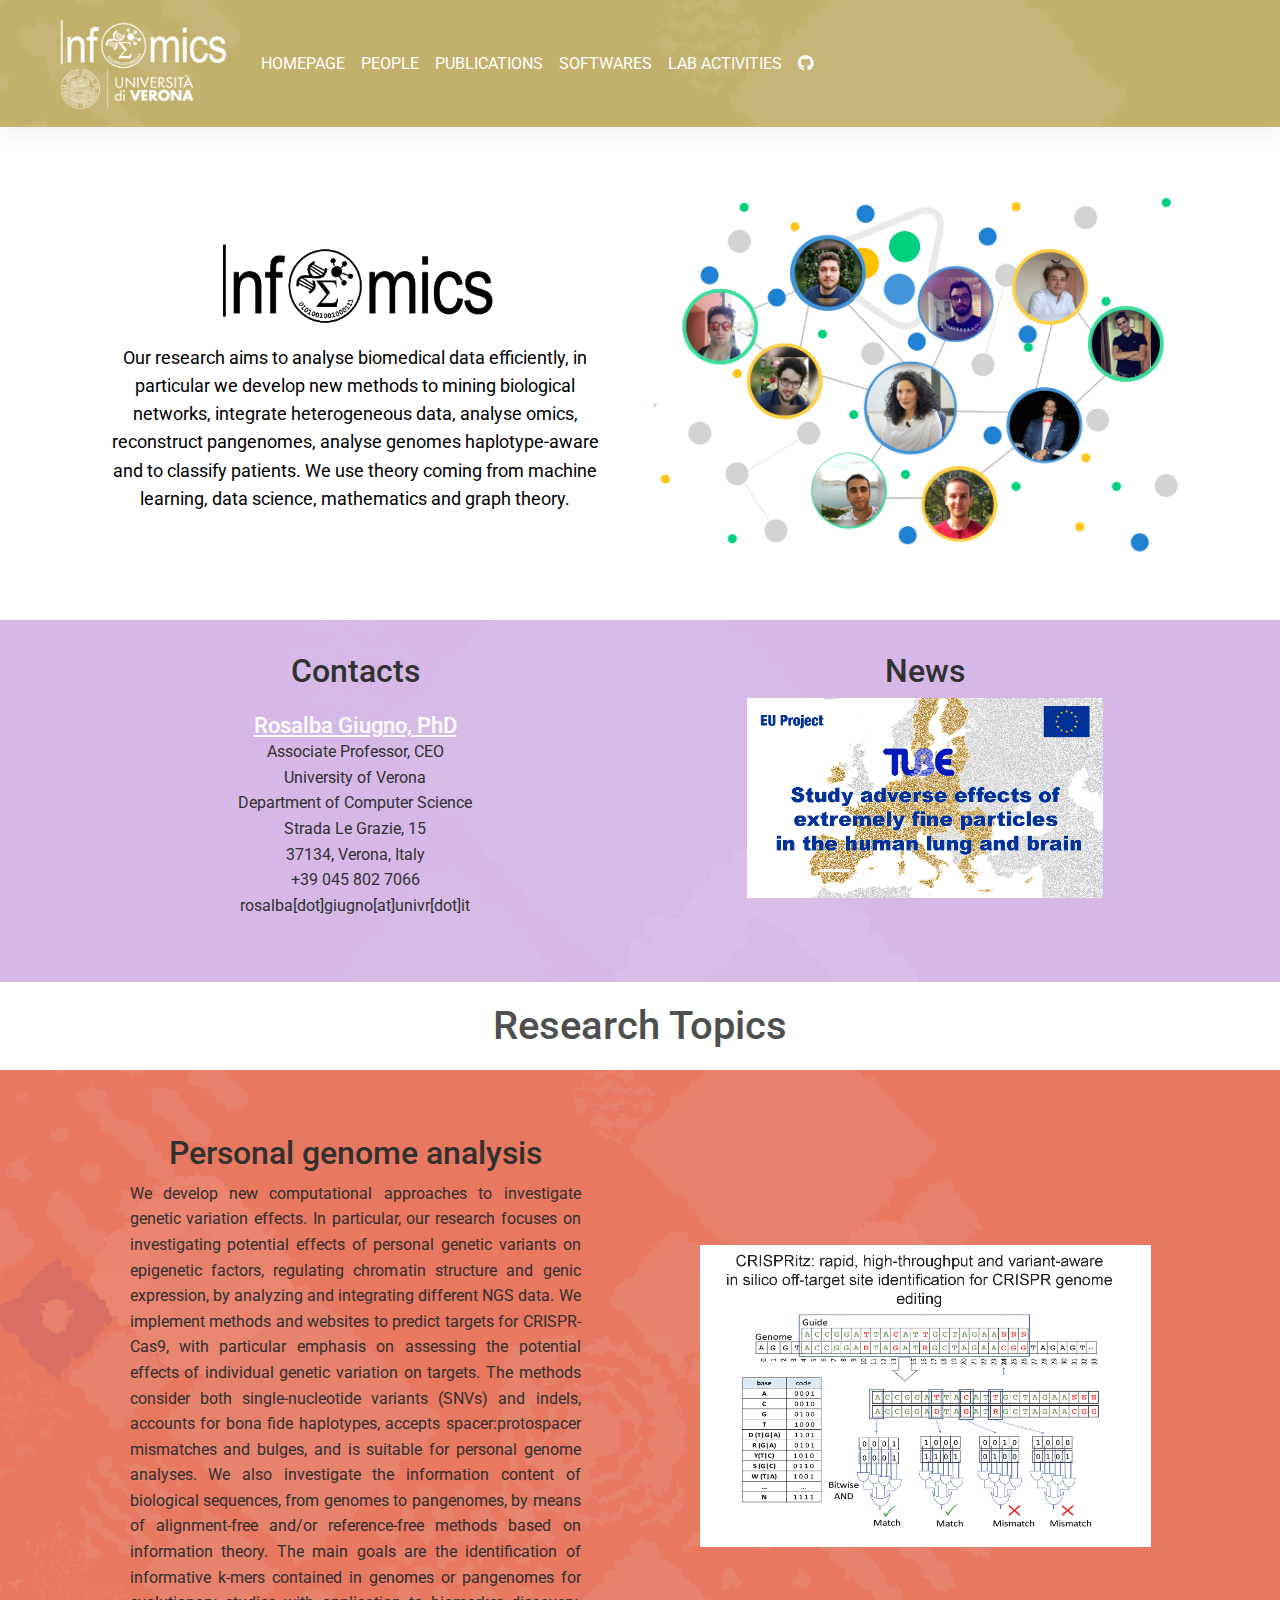
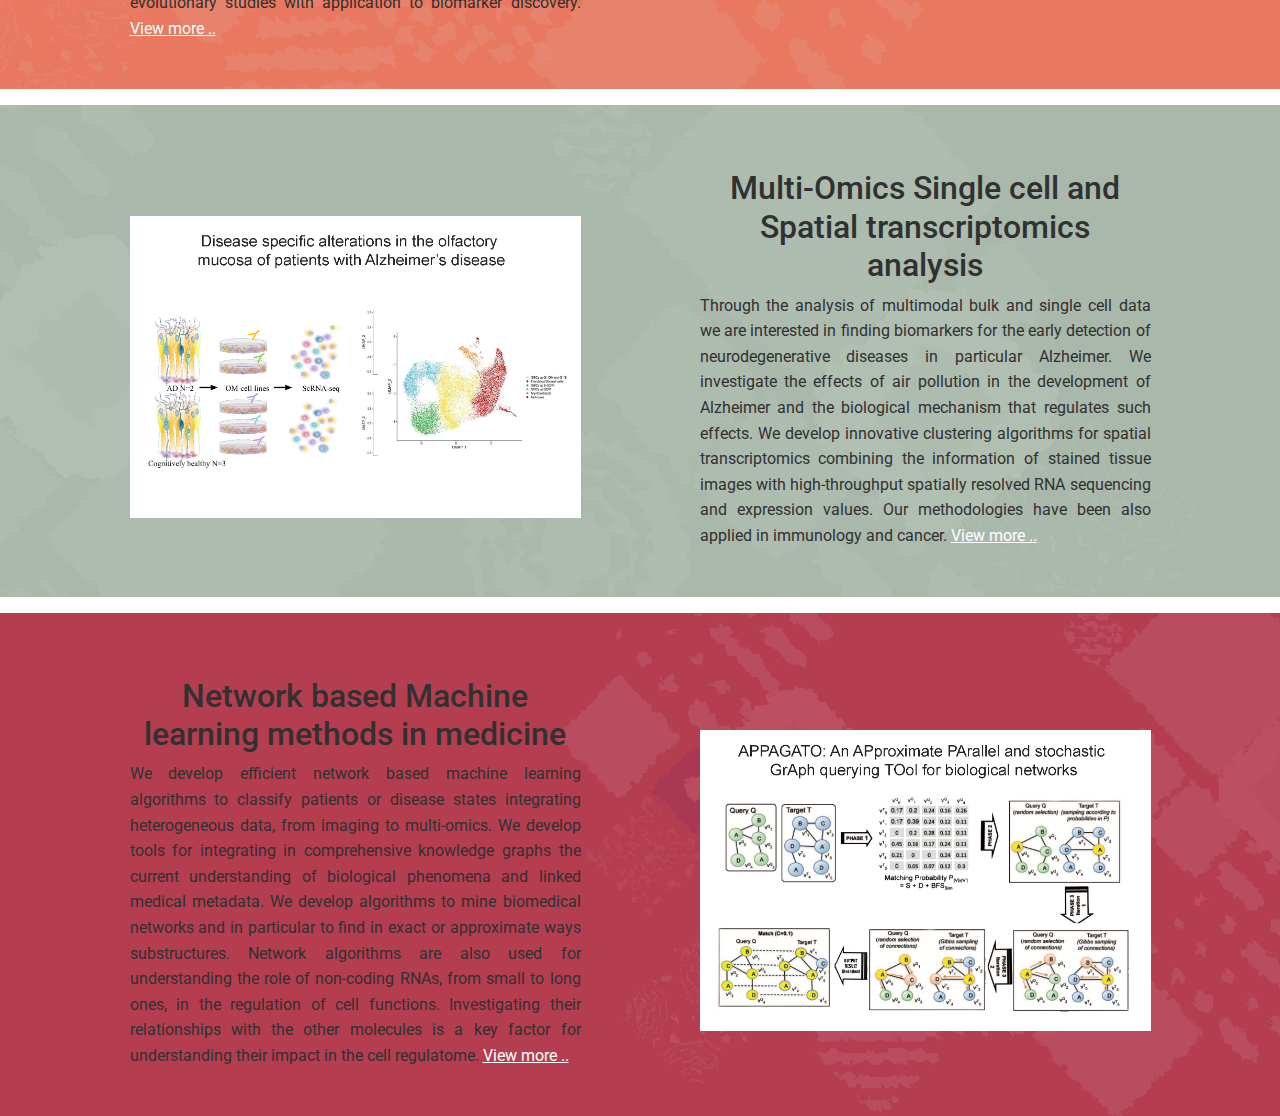
==== commit e98cbe35: "editing" ====
--- a/index.html
+++ b/index.html
@@ -4,6 +4,7 @@
     <meta charset="UTF-8" />
     <meta name="viewport" content="width=device-width, initial-scale=1, shrink-to-fit=no" />
     <meta http-equiv="x-ua-compatible" content="ie=edge" />
+    <meta name="theme-color" content="#bda85c">
     <title>InfOmics</title>
     <!-- MDB icon -->
     <link rel="icon" href="./img/homepage/logo.ico">
@@ -126,9 +127,7 @@
               <li data-mdb-target="#carouselBasicExample" data-mdb-slide-to="3"></li>
               <li data-mdb-target="#carouselBasicExample" data-mdb-slide-to="4"></li>
               <li data-mdb-target="#carouselBasicExample" data-mdb-slide-to="5"></li>
-              <li data-mdb-target="#carouselBasicExample" data-mdb-slide-to="6"></li>
             </ol>
-
             <!-- Inner -->
             <div class="carousel-inner">
               <!-- Single item -->
@@ -150,15 +149,6 @@
                   />
                 </a>
               </div>
-              <div class="carousel-item">
-                <a href="./pages/lab_activities.html">
-                  <img
-                    src="./img/lab_activities/biomarker_det.png"
-                    class="d-block w-100"
-                    alt="Manuscript image"
-                  />
-                </a>
-              </div>
 
               <div class="carousel-item">
                 <a href="./pages/lab_activities.html">
@@ -179,6 +169,7 @@
                   />
                 </a>
               </div>
+
               <div class="carousel-item">
                 <a href="./pages/lab_activities.html">
                   <img
@@ -188,6 +179,7 @@
                   />
                 </a>
               </div>
+
               <div class="carousel-item">
                 <a href="./pages/lab_activities.html">
                   <img
@@ -199,6 +191,7 @@
               </div>
 
             </div>
+            
             <a
               class="carousel-control-prev"
               href="#carouselBasicExample"
--- a/css/custom.css
+++ b/css/custom.css
@@ -201,10 +201,14 @@
 }
 .container-news h2{
     margin-top: 2em;
+    color:#1f1e97
 }
 .container-news h3{
     color: #54a1c1;
 }
+.container-news h3 a{
+    color: #54a1c1;
+}
 .container-news .row .col-12{
     margin-top: 3em;
 }
@@ -212,9 +216,10 @@
     margin:0;
 }
 
-.container-news h2{
-    color:#1f1e97
-}
+.container-news a{
+    color: black;
+}
+
 .video{
     margin-top: 2em;
 }
@@ -271,6 +276,3 @@
 .meme{
     margin-top: 2em;
 }
-.more-projects a{
-    color: #64c7f1;
-}